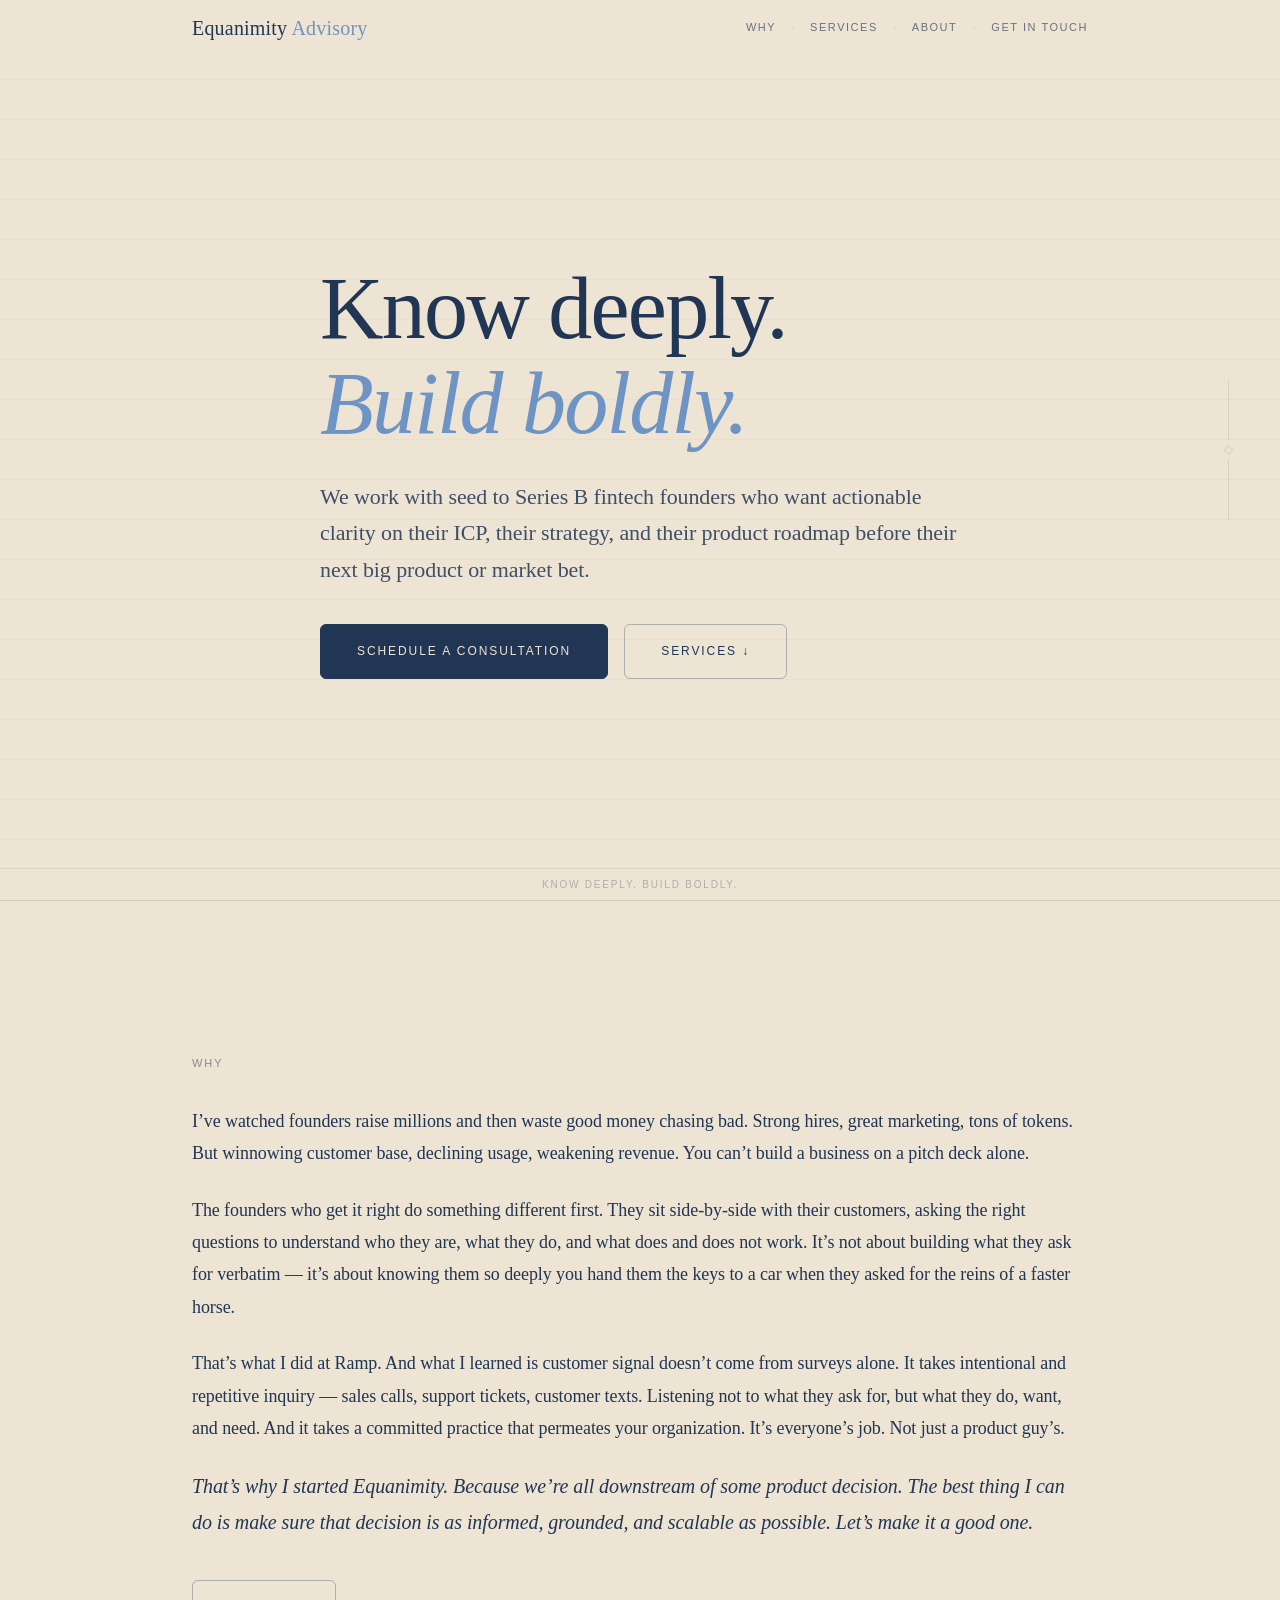
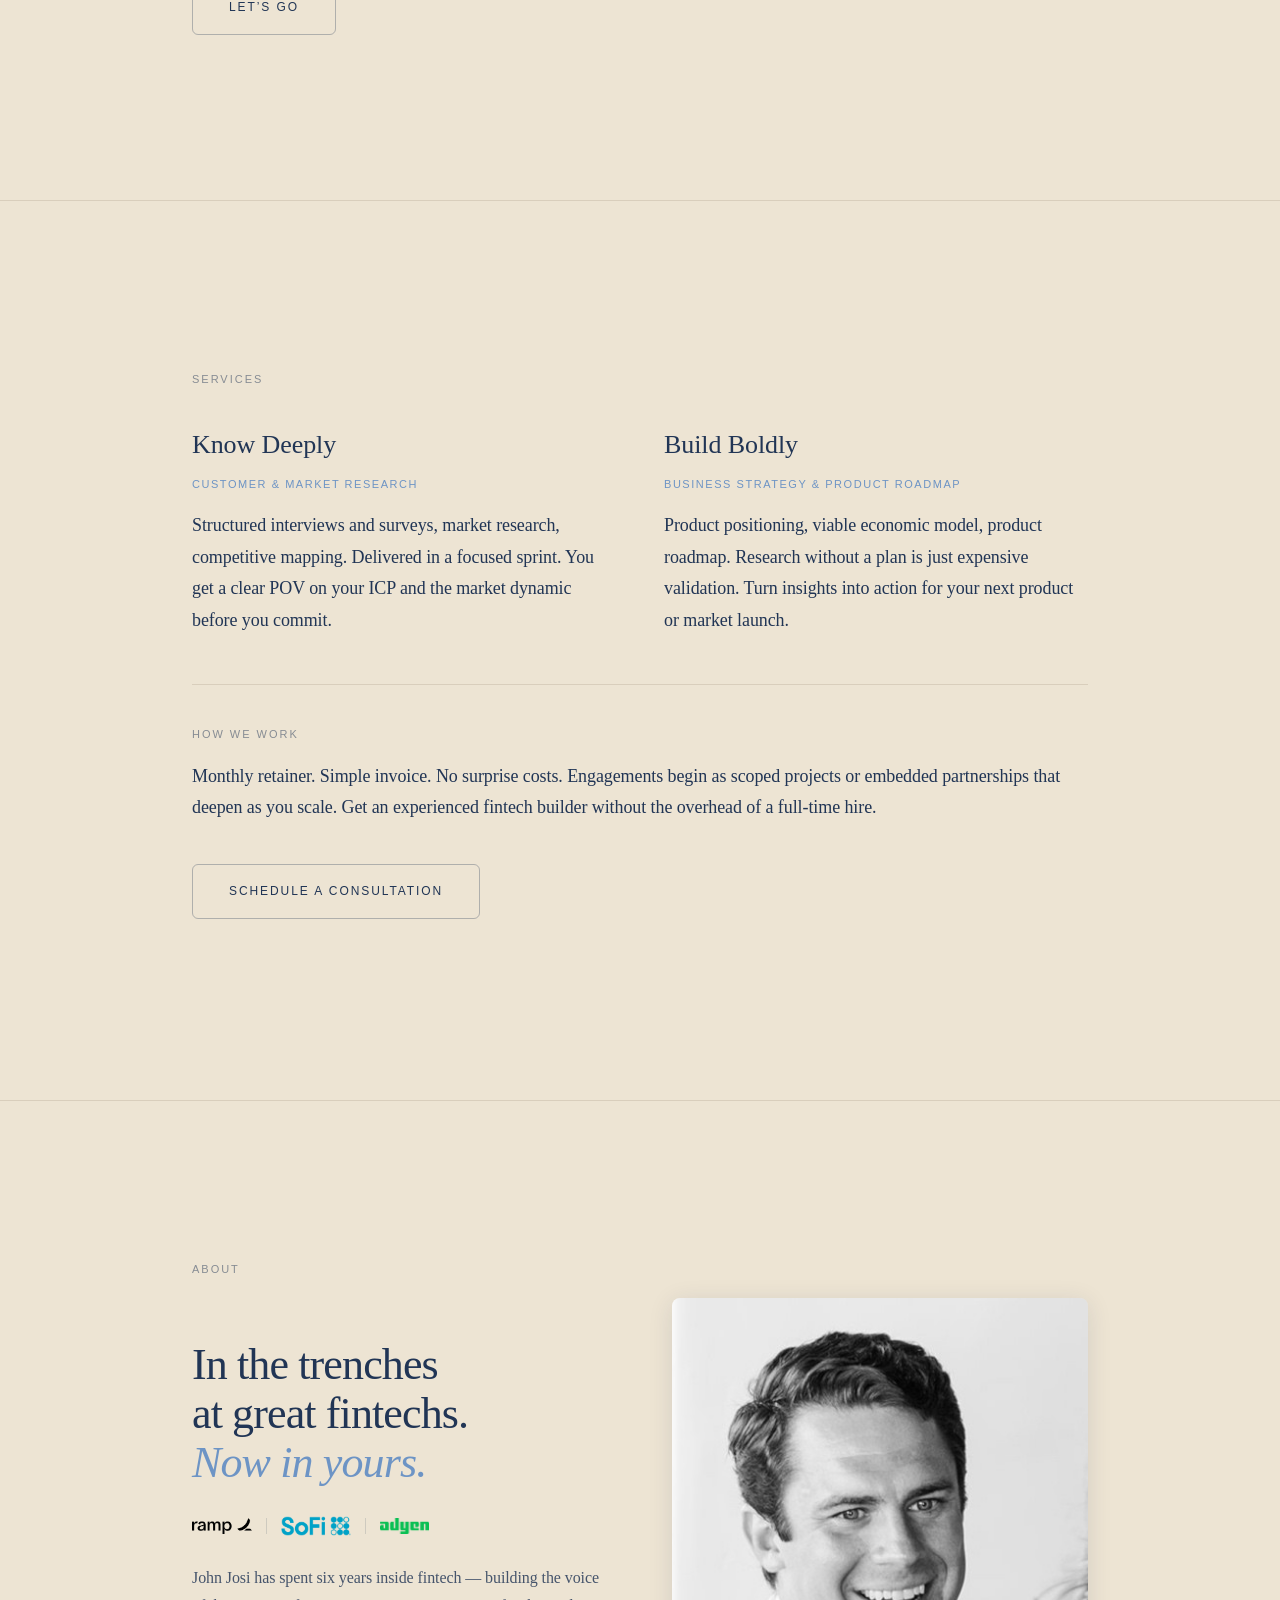
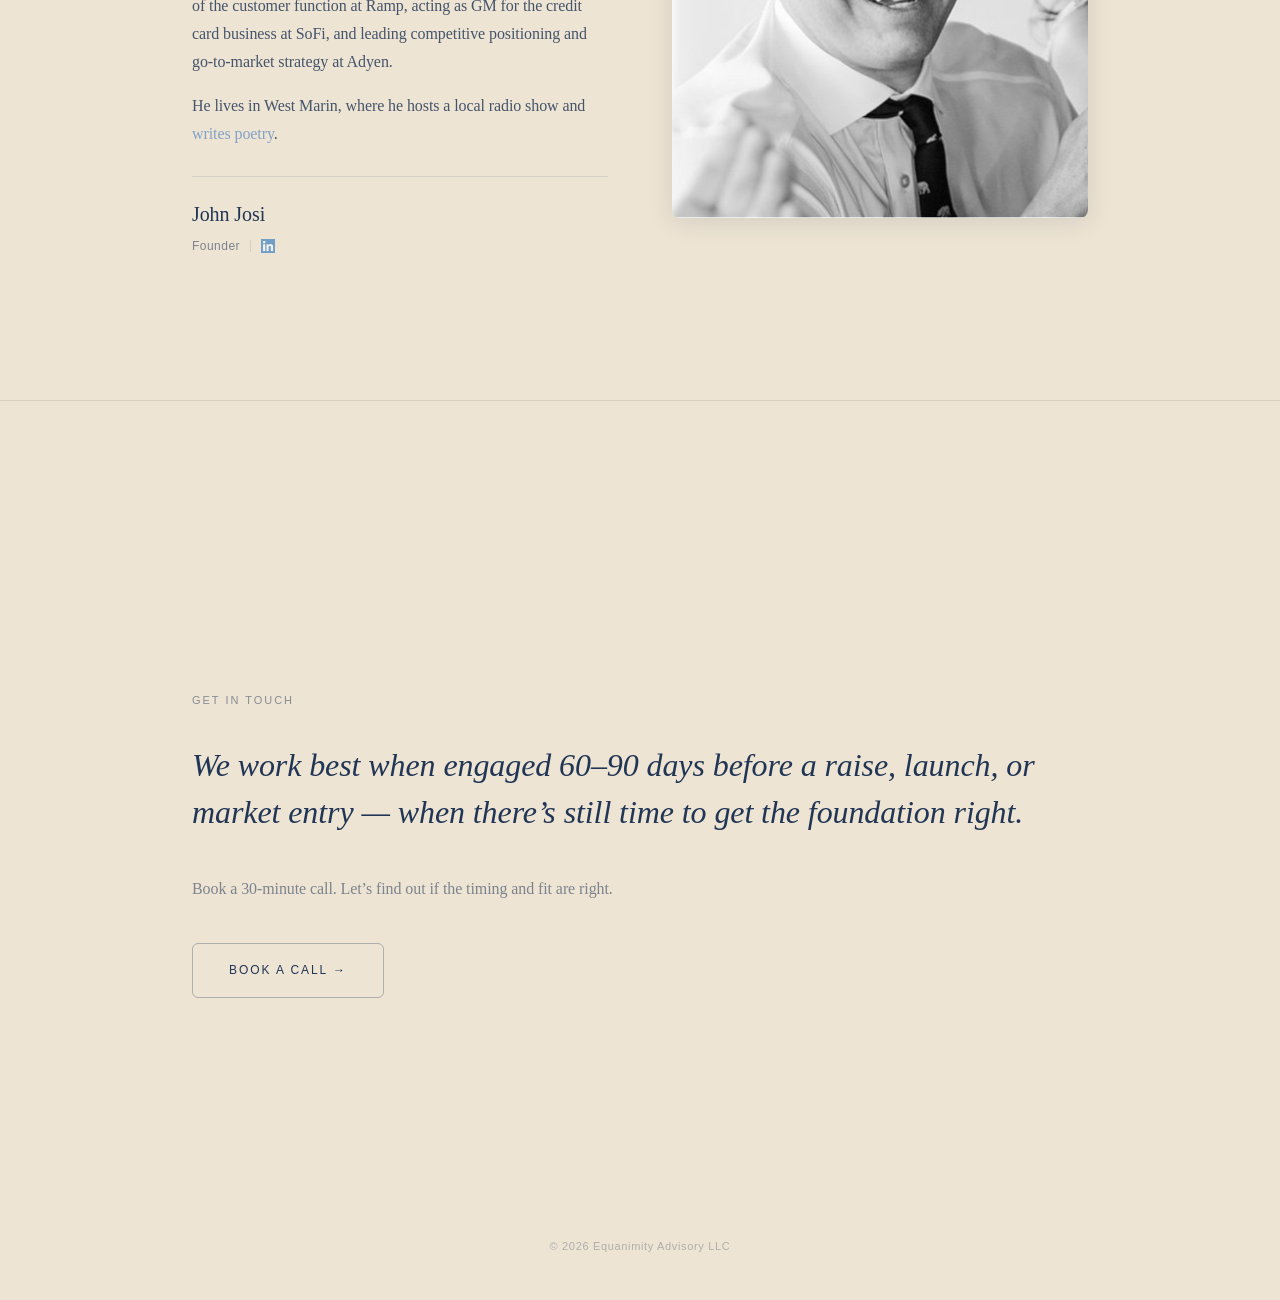
==== index.html @ c2c91790 "Rewrite Why section with John's voice Co-Authored-By: Claude Sonnet 4.6 <noreply@anthropic.com>" ====
<!DOCTYPE html>
<html lang="en">
<head>
  <script async src="https://www.googletagmanager.com/gtag/js?id=G-QNK7Q05TNY"></script>
  <script>
    window.dataLayer = window.dataLayer || [];
    function gtag(){dataLayer.push(arguments);}
    gtag('js', new Date());
    gtag('config', 'G-QNK7Q05TNY');
  </script>
  <meta charset="UTF-8">
  <meta name="viewport" content="width=device-width, initial-scale=1.0">
  <title>Equanimity Advisory &mdash; Strategy for Early-Stage Fintech Founders</title>
  <meta name="description" content="We help early-stage fintech founders get rigorous about their customers, their market, and their next big move. Strategy, research, and go-to-market — grounded in real data.">

  <meta name="referrer" content="strict-origin-when-cross-origin">
  <meta http-equiv="Content-Security-Policy" content="default-src 'self'; script-src 'self' https://www.googletagmanager.com; style-src 'self' https://fonts.googleapis.com 'unsafe-inline'; font-src https://fonts.gstatic.com; img-src 'self' https://www.googletagmanager.com; connect-src 'self' https://www.google-analytics.com https://*.google-analytics.com https://*.analytics.google.com https://*.googletagmanager.com; frame-ancestors 'none'; base-uri 'self'; form-action 'self';">

  <meta property="og:title" content="Equanimity Advisory">
  <meta property="og:description" content="We help early-stage fintech founders get rigorous about their customers, their market, and their next big move. Strategy, research, and go-to-market — grounded in real data.">
  <meta property="og:type" content="website">
  <meta property="og:url" content="https://equanimity.is">
  <meta property="og:image" content="https://equanimity.is/og-image.png">
  <meta name="twitter:card" content="summary_large_image">
  <meta name="twitter:title" content="Equanimity Advisory">
  <meta name="twitter:description" content="We help early-stage fintech founders get rigorous about their customers, their market, and their next big move. Strategy, research, and go-to-market — grounded in real data.">
  <meta name="twitter:image" content="https://equanimity.is/og-image.png">

  <link rel="canonical" href="https://equanimity.is/">

  <link rel="icon" type="image/x-icon" href="favicon.ico">
  <link rel="icon" type="image/png" sizes="32x32" href="favicon.png">
  <link rel="apple-touch-icon" sizes="180x180" href="apple-touch-icon.png">

  <link rel="preconnect" href="https://fonts.googleapis.com">
  <link rel="preconnect" href="https://fonts.gstatic.com" crossorigin>
  <link href="https://fonts.googleapis.com/css2?family=Inter:wght@400;500&amp;family=Lora:ital,wght@0,400;0,500;0,600;1,400;1,500&amp;display=swap" rel="stylesheet">

  <link rel="stylesheet" href="style.css">
</head>
<body>

  <!-- =====================================================
       Navigation
       ===================================================== -->
  <nav id="nav" aria-label="Main navigation">
    <div class="nav-inner">
      <a href="#hero" class="wordmark" aria-label="Equanimity Advisory — return to top">
        <span class="wordmark-eq">Equanimity</span><span class="wordmark-adv">&nbsp;Advisory</span>
      </a>
      <div class="nav-links">
        <a href="#why">Why</a>
        <span class="nav-dot" aria-hidden="true">&middot;</span>
        <a href="#services">Services</a>
        <span class="nav-dot" aria-hidden="true">&middot;</span>
        <a href="#about">About</a>
        <span class="nav-dot" aria-hidden="true">&middot;</span>
        <a href="#contact">Get In Touch</a>
      </div>
      <button class="hamburger" aria-label="Open menu" aria-expanded="false" aria-controls="mobileOverlay">
        <span class="hamburger-bar"></span>
      </button>
    </div>
  </nav>

  <!-- Mobile full-screen overlay -->
  <div class="mobile-overlay" id="mobileOverlay" role="dialog" aria-modal="true" aria-label="Navigation menu" aria-hidden="true">
    <button class="overlay-close" aria-label="Close menu">&#x2715;</button>
    <nav aria-label="Mobile navigation">
      <a href="#why">Why</a>
      <a href="#services">Services</a>
      <a href="#about">About</a>
      <a href="#contact">Get In Touch</a>
    </nav>
  </div>

  <main>

    <!-- =====================================================
         Section 1 — Hero
         ===================================================== -->
    <section id="hero" aria-labelledby="hero-headline">

      <!-- Ledger texture: repeating horizontal rules at rgba(33,53,85,0.032) — CSS-generated -->
      <div class="hero-ledger" aria-hidden="true"></div>

      <div class="hero-content">
        <h1 id="hero-headline" class="hero-headline">
          <span class="hl-navy">Know deeply.</span><br>
          <span class="hl-steel"><em>Build boldly.</em></span>
        </h1>

        <p class="hero-sub">We work with seed to Series B fintech founders who want actionable clarity on their ICP, their strategy, and their product roadmap before their next big product or market bet.</p>
        <div class="hero-actions">
          <a href="https://calendar.app.google/Tfoe3GNgFmW8JgGG8" class="cta-button hero-cta-primary" target="_blank" rel="noopener noreferrer" onclick="gtag('event', 'book_call_click', {event_category: 'conversion', event_label: 'hero_button'});">Schedule a consultation</a>
          <a href="#services" class="cta-button hero-cta-secondary">Services &darr;</a>
        </div>
      </div>

      <!-- Ornament: vertical line · diamond · vertical line — structural, right-aligned, hidden mobile -->
      <div class="hero-ornament" aria-hidden="true">
        <div class="orn-line"></div>
        <div class="orn-diamond"></div>
        <div class="orn-line"></div>
      </div>

    </section>

    <!-- =====================================================
         Section 2 — Why
         ===================================================== -->
    <section id="why" aria-labelledby="why-heading">
      <div class="section-inner">
        <h2 class="section-label" id="why-heading">Why</h2>
        <div class="why-content">
          <p>I&#8217;ve watched founders raise millions and then waste good money chasing bad. Strong hires, great marketing, tons of tokens. But winnowing customer base, declining usage, weakening revenue. You can&#8217;t build a business on a pitch deck alone.</p>
          <p>The founders who get it right do something different first. They sit side-by-side with their customers, asking the right questions to understand who they are, what they do, and what does and does not work. It&#8217;s not about building what they ask for verbatim &mdash; it&#8217;s about knowing them so deeply you hand them the keys to a car when they asked for the reins of a faster horse.</p>
          <p>That&#8217;s what I did at Ramp. And what I learned is customer signal doesn&#8217;t come from surveys alone. It takes intentional and repetitive inquiry &mdash; sales calls, support tickets, customer texts. Listening not to what they ask for, but what they do, want, and need. And it takes a committed practice that permeates your organization. It&#8217;s everyone&#8217;s job. Not just a product guy&#8217;s.</p>
          <p class="why-callout">That&#8217;s why I started Equanimity. Because we&#8217;re all downstream of some product decision. The best thing I can do is make sure that decision is as informed, grounded, and scalable as possible. Let&#8217;s make it a good one.</p>
        </div>
        <a href="https://calendar.app.google/Tfoe3GNgFmW8JgGG8" class="cta-button section-cta" target="_blank" rel="noopener noreferrer" onclick="gtag('event', 'book_call_click', {event_category: 'conversion', event_label: 'why_section'});">Let&#8217;s Go</a>
      </div>
    </section>

    <!-- =====================================================
         Section 3 — Services
         ===================================================== -->
    <section id="services" aria-labelledby="services-heading">
      <div class="section-inner">
        <h2 class="section-label" id="services-heading">Services</h2>

        <div class="services-grid">
          <div class="service-phase">
            <h3 class="phase-title">Know Deeply</h3>
            <p class="phase-subtitle">Customer &amp; Market Research</p>
            <p>Structured interviews and surveys, market research, competitive mapping. Delivered in a focused sprint. You get a clear POV on your ICP and the market dynamic before you commit.</p>
          </div>

          <div class="service-phase">
            <h3 class="phase-title">Build Boldly</h3>
            <p class="phase-subtitle">Business Strategy &amp; Product Roadmap</p>
            <p>Product positioning, viable economic model, product roadmap. Research without a plan is just expensive validation. Turn insights into action for your next product or market launch.</p>
          </div>
        </div>

        <div class="how-we-work-inline">
          <h2 class="section-label">How We Work</h2>
          <p>Monthly retainer. Simple invoice. No surprise costs. Engagements begin as scoped projects or embedded partnerships that deepen as you scale. Get an experienced fintech builder without the overhead of a full-time hire.</p>
        </div>

        <a href="https://calendar.app.google/Tfoe3GNgFmW8JgGG8" class="cta-button section-cta" target="_blank" rel="noopener noreferrer" onclick="gtag('event', 'book_call_click', {event_category: 'conversion', event_label: 'services_section'});">Schedule a consultation</a>
      </div>
    </section>

    <!-- =====================================================
         Section 4 — Thinking (deactivated)
         ===================================================== -->
    <section id="thinking" aria-labelledby="thinking-heading" hidden>
      <div class="section-inner">
        <h2 class="section-label" id="thinking-heading">Thinking</h2>
        <div class="thinking-list">
          <a href="https://john-josi.medium.com/this-is-what-fintech-looks-like-ec6ba246a023" target="_blank" rel="noopener noreferrer" class="thinking-link">This Is What Fintech Looks Like</a>
          <a href="https://john-josi.medium.com/embrace-network-effects-to-win-in-fintech-d410e2fe3d37" target="_blank" rel="noopener noreferrer" class="thinking-link">Embrace Network Effects to Win in Fintech</a>
          <a href="https://fintechnerdcollective.com/how-can-fintechs-actually-uplift-low-income-americans-a6e2330c0659" target="_blank" rel="noopener noreferrer" class="thinking-link">How Can Fintechs Actually Uplift Low-Income Americans?</a>
          <a href="https://fintechnerdcollective.com/can-crypto-embrace-regulation-and-still-drive-innovation-7c5fdb5f261b" target="_blank" rel="noopener noreferrer" class="thinking-link">Can Crypto Embrace Regulation and Still Drive Innovation?</a>
        </div>
        <a href="https://substack.com/@johnjosi" target="_blank" rel="noopener noreferrer" class="thinking-substack">More on Substack &rarr;</a>
      </div>
    </section>

    <!-- =====================================================
         Section 5 — About
         ===================================================== -->
    <section id="about" aria-labelledby="about-heading">
      <div class="section-inner">
        <div class="about-grid">

          <div class="about-col-text">
            <h2 class="section-label" id="about-heading">About</h2>
            <p class="about-headline">In the trenches<br>at great fintechs.<br><em>Now in yours.</em></p>

            <div class="company-badges">
              <img src="ramp logo.png" alt="Ramp" class="company-logo" style="height:16px;">
              <div class="about-badge-divider"></div>
              <img src="Sofi logo.png" alt="SoFi" class="company-logo" style="height:20px;">
              <div class="about-badge-divider"></div>
              <img src="adyen logo.png" alt="Adyen" class="company-logo" style="height:16px;">
            </div>

            <div class="about-bio">
              <p>John Josi has spent six years inside fintech &mdash; building the voice of the customer function at Ramp, acting as GM for the credit card business at SoFi, and leading competitive positioning and go-to-market strategy at Adyen.</p>
              <p>He lives in West Marin, where he hosts a local radio show and <a href="https://www.musingsinthemargins.com/" target="_blank" rel="noopener noreferrer" class="accent-link">writes poetry</a>.</p>
            </div>

            <div class="founder-block">
              <span class="founder-name">John Josi</span>
              <div class="founder-title">
                Founder
                <span class="founder-title-divider"></span>
                <a href="https://www.linkedin.com/in/johnjosi/" target="_blank" rel="noopener noreferrer" aria-label="LinkedIn profile">
                  <img src="linkedin logo.png" alt="LinkedIn" style="height:14px; display:block;">
                </a>
              </div>
            </div>
          </div>

          <div class="about-photo">
            <img src="b&amp;w headshot.jpeg" alt="John Josi">
          </div>

        </div>
      </div>
    </section>

    <!-- =====================================================
         Section 6 — Contact
         ===================================================== -->
    <section id="contact" aria-labelledby="contact-heading">
      <div class="section-inner">
        <h2 class="section-label" id="contact-heading">Get In Touch</h2>
        <p class="contact-framing"><em>We work best when engaged 60&#8211;90 days before a raise, launch, or market entry &mdash; when there&#8217;s still time to get the foundation right.</em></p>
        <p class="contact-qualifier">Book a 30-minute call. Let&#8217;s find out if the timing and fit are right.</p>

        <a href="https://calendar.app.google/Tfoe3GNgFmW8JgGG8" class="cta-button" target="_blank" rel="noopener noreferrer" onclick="gtag('event', 'book_call_click', {event_category: 'conversion', event_label: 'cta_button'});">Book a call &rarr;</a>
      </div>
      <div class="section-footer">
        <span class="footer-copy">&copy; 2026 Equanimity Advisory LLC</span>
      </div>
    </section>

  </main>

  <!-- Floating bottom bar — anchors the page visually -->
  <div class="bottom-bar" aria-hidden="true">
    <span class="bottom-bar-text">Know deeply. Build boldly.</span>
  </div>

  <script src="script.js"></script>
</body>
</html>
---- style.css ----
/* ============================================================
   Equanimity Advisory — style.css
   Palette:
     Parchment  #EDE4D3  primary background (warm, aged paper)
     Wheat      #D9CEBC  dividers, texture
     Steel      #6D94C5  sole accent — links, italic labels
     Navy       #213555  primary type, headings, dark surfaces
   Fonts:
     Lora       headlines + body (editorial serif, wt 400–600)
     Inter      nav links, labels, UI elements (wt 400–500)
   ============================================================ */

/* ------------------------------------------------------------
   Reset & Base
   ------------------------------------------------------------ */
*, *::before, *::after {
  box-sizing: border-box;
  margin: 0;
  padding: 0;
}

html {
  scroll-behavior: smooth;
  scroll-snap-type: y proximity;
  scroll-padding-top: 56px;
}

body {
  background-color: #EDE4D3;
  color: #213555;
  font-family: 'Lora', Georgia, serif;
  font-size: 18px;
  font-weight: 400;
  line-height: 1.75;
  letter-spacing: -0.005em;
  -webkit-font-smoothing: antialiased;
  -moz-osx-font-smoothing: grayscale;
  animation: pageFadeIn 400ms ease-out both;
}

@keyframes pageFadeIn {
  from { opacity: 0; }
  to   { opacity: 1; }
}

a {
  color: #213555;
  text-decoration: none;
  transition: color 280ms ease-out;
}

a:hover {
  color: #6D94C5;
}

.accent-link {
  color: #6D94C5;
}

/* ------------------------------------------------------------
   Typography
   ------------------------------------------------------------ */
h1, h2, h3,
.wordmark,
.hero-headline,
.hero-sub,
.contact-framing {
  font-family: 'Lora', Georgia, serif;
}

h2.section-label {
  font-family: 'Inter', -apple-system, sans-serif;
  font-size: 11px;
  font-weight: 500;
  letter-spacing: 0.18em;
  text-transform: uppercase;
  color: #213555;
  opacity: 0.5;
  margin-bottom: 32px;
}

/* ------------------------------------------------------------
   Navigation
   ------------------------------------------------------------ */
#nav {
  position: fixed;
  top: 0;
  left: 0;
  right: 0;
  z-index: 100;
  height: 56px;
  background-color: #EDE4D3;
  border-bottom: 1px solid transparent;
  transition: border-color 280ms ease-out;
}

.nav-inner {
  max-width: 960px;
  margin: 0 auto;
  padding: 0 32px;
  height: 100%;
  display: flex;
  align-items: center;
  justify-content: space-between;
}

#nav.scrolled {
  border-bottom-color: rgba(33, 53, 85, 0.10);
}

.wordmark {
  font-family: 'Lora', Georgia, serif;
  font-weight: 500;
  font-size: 20px;
  letter-spacing: 0.01em;
  line-height: 1;
  color: inherit;
  text-decoration: none;
}

.wordmark:hover {
  color: inherit;
}

.wordmark-eq {
  color: #213555;
}

.wordmark-adv {
  color: #6D94C5;
}

.nav-links {
  display: flex;
  gap: 16px;
  align-items: center;
}

.nav-links a {
  font-family: 'Inter', -apple-system, sans-serif;
  font-size: 11px;
  font-weight: 500;
  letter-spacing: 0.14em;
  text-transform: uppercase;
  color: #213555;
  opacity: 0.65;
  transition: opacity 280ms ease-out, color 280ms ease-out;
}

.nav-links a:hover {
  opacity: 1;
  color: #6D94C5;
}

.nav-dot {
  font-size: 8px;
  color: #213555;
  opacity: 0.3;
  line-height: 1;
  user-select: none;
}

/* Hamburger — hidden on desktop */
.hamburger {
  display: none;
  background: none;
  border: none;
  cursor: pointer;
  padding: 8px;
  flex-direction: column;
  justify-content: center;
  align-items: center;
  width: 32px;
  height: 32px;
}

.hamburger-bar {
  display: block;
  width: 20px;
  height: 1px;
  background-color: #213555;
  position: relative;
  transition: background-color 280ms ease-out;
}

.hamburger-bar::before,
.hamburger-bar::after {
  content: '';
  display: block;
  width: 20px;
  height: 1px;
  background-color: #213555;
  position: absolute;
  left: 0;
  transition: transform 280ms ease-out, top 280ms ease-out;
}

.hamburger-bar::before { top: -6px; }
.hamburger-bar::after  { top:  6px; }

.hamburger[aria-expanded="true"] .hamburger-bar {
  background-color: transparent;
}

.hamburger[aria-expanded="true"] .hamburger-bar::before {
  top: 0;
  transform: rotate(45deg);
}

.hamburger[aria-expanded="true"] .hamburger-bar::after {
  top: 0;
  transform: rotate(-45deg);
}

/* ------------------------------------------------------------
   Mobile overlay
   ------------------------------------------------------------ */
.mobile-overlay {
  position: fixed;
  inset: 0;
  z-index: 200;
  background-color: #213555;
  display: flex;
  flex-direction: column;
  justify-content: center;
  align-items: center;
  opacity: 0;
  pointer-events: none;
  transition: opacity 280ms ease-out;
}

.mobile-overlay:not([aria-hidden="true"]) {
  opacity: 1;
  pointer-events: all;
}

.overlay-close {
  position: absolute;
  top: 20px;
  right: 24px;
  background: none;
  border: none;
  color: #EDE4D3;
  font-size: 20px;
  cursor: pointer;
  opacity: 0.6;
  transition: opacity 280ms ease-out;
  padding: 8px;
}

.overlay-close:hover {
  opacity: 1;
}

.mobile-overlay nav {
  display: flex;
  flex-direction: column;
  gap: 40px;
  text-align: center;
}

.mobile-overlay nav a {
  font-family: 'Inter', -apple-system, sans-serif;
  font-weight: 400;
  font-size: 13px;
  letter-spacing: 0.22em;
  text-transform: uppercase;
  color: #EDE4D3;
  opacity: 0.7;
  transition: opacity 280ms ease-out;
}

.mobile-overlay nav a:hover {
  opacity: 1;
  color: #EDE4D3;
}

/* ------------------------------------------------------------
   Sections — shared layout (snap + full viewport)
   ------------------------------------------------------------ */
section {
  min-height: 100vh;
  padding: 56px 0 40px; /* top accounts for fixed nav, bottom for bottom bar */
  scroll-snap-align: start;
  display: flex;
  flex-direction: column;
  justify-content: center;
}

section[hidden] {
  display: none;
}

.section-inner {
  max-width: 960px;
  margin: 0 auto;
  padding: 0 32px;
  width: 100%;
}

section + section {
  border-top: 1px solid #D9CEBC;
}

/* ------------------------------------------------------------
   Section 1 — Hero
   ------------------------------------------------------------ */
#hero {
  position: relative;
  overflow: hidden;
  padding-top: 80px;
}

.hero-ledger {
  position: absolute;
  inset: 0;
  pointer-events: none;
  background-image: repeating-linear-gradient(
    to bottom,
    transparent,
    transparent 39px,
    rgba(33, 53, 85, 0.028) 39px,
    rgba(33, 53, 85, 0.028) 40px
  );
}

.hero-content {
  position: relative;
  max-width: 960px;
  margin: 0 auto;
  padding: 0 32px;
}


.hero-headline {
  font-family: 'Lora', Georgia, serif;
  font-weight: 500;
  font-size: clamp(52px, 8vw, 88px);
  line-height: 1.08;
  letter-spacing: -0.02em;
  margin-bottom: 28px;
}

.hl-navy {
  color: #213555;
  font-style: normal;
}

.hl-steel {
  color: #6D94C5;
}

.hl-steel em {
  font-style: italic;
}

.hero-sub {
  font-family: 'Lora', Georgia, serif;
  font-weight: 400;
  font-size: clamp(18px, 2vw, 22px);
  line-height: 1.65;
  color: #213555;
  margin-bottom: 36px;
  font-style: normal;
  opacity: 0.85;
  max-width: 640px;
}

.hero-actions {
  display: flex;
  gap: 16px;
  flex-wrap: wrap;
  align-items: flex-start;
}

.hero-actions .cta-button {
  margin-bottom: 0;
}

.cta-button.hero-cta-primary {
  background-color: #213555;
  color: #EDE4D3;
  border-color: #213555;
}

.cta-button.hero-cta-primary:hover {
  background-color: #1a2a44;
  border-color: #1a2a44;
  color: #EDE4D3;
}

.section-cta {
  margin-top: 40px;
  margin-bottom: 0;
}


/* Ornament */
.hero-ornament {
  position: absolute;
  right: 48px;
  top: 50%;
  transform: translateY(-50%);
  display: flex;
  flex-direction: column;
  align-items: center;
}

.orn-line {
  width: 1px;
  height: 60px;
  background-color: rgba(33, 53, 85, 0.10);
}

.orn-diamond {
  width: 7px;
  height: 7px;
  border: 1px solid rgba(33, 53, 85, 0.10);
  transform: rotate(45deg);
  margin: 6px 0;
}

/* ------------------------------------------------------------
   Section 2 — Why
   ------------------------------------------------------------ */
.why-content p {
  margin-bottom: 24px;
  line-height: 1.8;
}

.why-content p:last-child {
  margin-bottom: 0;
}

.why-callout {
  font-family: 'Lora', Georgia, serif;
  font-size: 20px;
  font-weight: 400;
  font-style: italic;
  line-height: 1.7;
  color: #213555;
  margin-top: 24px;
  margin-bottom: 0 !important;
}

/* ------------------------------------------------------------
   Section 3 — Services
   ------------------------------------------------------------ */

.services-grid {
  display: grid;
  grid-template-columns: 1fr 1fr;
  gap: 48px;
  margin-bottom: 0;
}

.service-phase {
  margin-bottom: 0;
  padding-bottom: 0;
  border-bottom: none;
}

.phase-title {
  font-family: 'Lora', Georgia, serif;
  font-weight: 500;
  font-size: 26px;
  color: #213555;
  margin-bottom: 8px;
}

.phase-subtitle {
  font-family: 'Inter', -apple-system, sans-serif;
  font-size: 11px;
  font-weight: 500;
  letter-spacing: 0.14em;
  text-transform: uppercase;
  color: #6D94C5;
  margin-bottom: 16px;
}



.how-we-work-inline {
  margin-top: 48px;
  padding-top: 40px;
  border-top: 1px solid #D9CEBC;
}

.how-we-work-inline .section-label {
  margin-bottom: 16px;
}

/* ------------------------------------------------------------
   Section 4 — Thinking
   ------------------------------------------------------------ */
.thinking-list {
  display: flex;
  flex-direction: column;
}

.thinking-link {
  font-family: 'Lora', Georgia, serif;
  font-size: 20px;
  font-weight: 400;
  color: #6D94C5;
  line-height: 1.4;
  padding: 20px 0;
  border-bottom: 1px solid #D9CEBC;
  transition: color 280ms ease-out;
}

.thinking-link:first-child {
  padding-top: 0;
}

.thinking-link:last-child {
  border-bottom: none;
}

.thinking-link:hover {
  color: #213555;
}

.thinking-substack {
  display: inline-block;
  font-family: 'Inter', -apple-system, sans-serif;
  font-size: 11px;
  font-weight: 500;
  letter-spacing: 0.14em;
  text-transform: uppercase;
  color: #213555;
  opacity: 0.45;
  margin-top: 28px;
  transition: opacity 280ms ease-out, color 280ms ease-out;
}

.thinking-substack:hover {
  opacity: 1;
  color: #6D94C5;
}

/* ------------------------------------------------------------
   Section 5 — About
   ------------------------------------------------------------ */
.about-grid {
  display: grid;
  grid-template-columns: 1fr 1fr;
  gap: 64px;
  align-items: center;
  width: 100%;
}

.about-col-text {
  display: flex;
  flex-direction: column;
  gap: 28px;
}

.about-headline {
  font-family: 'Lora', Georgia, serif;
  font-size: clamp(28px, 3.5vw, 44px);
  font-weight: 500;
  line-height: 1.12;
  letter-spacing: -0.02em;
  color: #213555;
}

.about-headline em {
  font-style: italic;
  color: #6D94C5;
}

.company-badges {
  display: flex;
  align-items: center;
  gap: 14px;
  flex-wrap: wrap;
}

.company-logo {
  mix-blend-mode: multiply;
}

.about-badge-divider {
  width: 1px;
  height: 16px;
  background: rgba(33, 53, 85, 0.15);
}

.about-bio {
  display: flex;
  flex-direction: column;
  gap: 16px;
}

.about-bio p {
  font-size: 16px;
  line-height: 1.75;
  opacity: 0.82;
}

.founder-block {
  display: flex;
  flex-direction: column;
  gap: 4px;
  padding-top: 20px;
  border-top: 1px solid rgba(33, 53, 85, 0.12);
}

.founder-name {
  font-size: 20px;
  font-weight: 500;
}

.founder-title {
  display: flex;
  align-items: center;
  gap: 10px;
  font-family: 'Inter', -apple-system, sans-serif;
  font-size: 12px;
  font-weight: 400;
  letter-spacing: 0.04em;
  color: #213555;
  opacity: 0.55;
}

.founder-title a {
  opacity: 1;
  display: flex;
  align-items: center;
}

.founder-title-divider {
  width: 1px;
  height: 12px;
  background: rgba(33, 53, 85, 0.2);
}

.about-photo {
  aspect-ratio: 4 / 5;
  border-radius: 8px;
  overflow: hidden;
  box-shadow: 0 4px 24px rgba(33, 53, 85, 0.12);
}

.about-photo img {
  width: 100%;
  height: 100%;
  object-fit: cover;
  object-position: center top;
  display: block;
}

/* ------------------------------------------------------------
   Section 5 — Contact
   ------------------------------------------------------------ */
#contact {
  position: relative;
}

.contact-qualifier {
  font-family: 'Lora', Georgia, serif;
  font-size: 16px;
  font-weight: 400;
  color: #213555;
  opacity: 0.55;
  line-height: 1.75;
  margin-bottom: 40px;
}

.contact-framing {
  font-family: 'Lora', Georgia, serif;
  font-size: clamp(22px, 2.8vw, 32px);
  font-weight: 400;
  font-style: italic;
  color: #213555;
  line-height: 1.45;
  margin-bottom: 40px;
}

.cta-button {
  display: inline-block;
  font-family: 'Inter', -apple-system, sans-serif;
  font-size: 12px;
  font-weight: 500;
  letter-spacing: 0.16em;
  text-transform: uppercase;
  color: #213555;
  border: 1px solid rgba(33, 53, 85, 0.30);
  border-radius: 6px;
  padding: 16px 36px;
  margin-bottom: 28px;
  transition: color 280ms ease-out, border-color 280ms ease-out, background-color 280ms ease-out;
}

.cta-button:hover {
  color: #6D94C5;
  border-color: #6D94C5;
}


/* Footer line inside contact section */
.section-footer {
  position: absolute;
  bottom: 40px;
  left: 0;
  right: 0;
  text-align: center;
}

.footer-copy {
  font-family: 'Inter', -apple-system, sans-serif;
  font-size: 11px;
  color: #213555;
  opacity: 0.3;
  letter-spacing: 0.06em;
}

/* ------------------------------------------------------------
   Responsive — Mobile
   ------------------------------------------------------------ */
/* ------------------------------------------------------------
   Floating bottom bar
   ------------------------------------------------------------ */
.bottom-bar {
  position: fixed;
  bottom: 0;
  left: 0;
  right: 0;
  z-index: 100;
  height: 32px;
  background-color: #EDE4D3;
  border-top: 1px solid rgba(33, 53, 85, 0.10);
  display: flex;
  align-items: center;
  justify-content: center;
}

.bottom-bar-text {
  font-family: 'Inter', -apple-system, sans-serif;
  font-size: 10px;
  font-weight: 500;
  letter-spacing: 0.18em;
  text-transform: uppercase;
  color: #213555;
  opacity: 0.3;
}

@media (max-width: 768px) {

  html {
    scroll-snap-type: none;
  }

  .nav-inner {
    padding: 0 20px;
  }

  .nav-links {
    display: none;
  }

  .hamburger {
    display: flex;
  }

  .hero-content {
    padding: 0 20px;
  }

  .hero-ornament {
    display: none;
  }

  .hero-ledger {
    display: none;
  }

  .section-inner {
    padding: 0 20px;
  }

  section {
    min-height: auto;
    padding: 88px 0 64px;
  }

  #hero {
    padding-top: 120px;
    padding-bottom: 80px;
  }

  .hero-headline {
    font-size: clamp(36px, 10vw, 52px);
    margin-bottom: 28px;
  }

  .hero-sub {
    font-size: 18px;
  }

  .phase-title {
    font-size: 22px;
  }

  .services-grid {
    grid-template-columns: 1fr;
    gap: 40px;
  }

  .about-grid {
    grid-template-columns: 1fr;
    gap: 40px;
  }

  .about-photo {
    aspect-ratio: 4 / 3;
    order: -1;
  }

  .bottom-bar {
    display: none;
  }

  #contact {
    position: relative;
    padding-bottom: 80px;
  }

  .section-footer {
    bottom: 20px;
  }

  .contact-framing {
    font-size: 20px;
  }
}

@media (prefers-reduced-motion: reduce) {
  html {
    scroll-behavior: auto;
    scroll-snap-type: none;
  }

  body {
    animation: none;
  }

  *, *::before, *::after {
    transition-duration: 0.01ms !important;
    animation-duration: 0.01ms !important;
  }
}

@media (max-width: 480px) {
  body {
    font-size: 17px;
  }

  .hero-headline {
    font-size: 36px;
  }
}
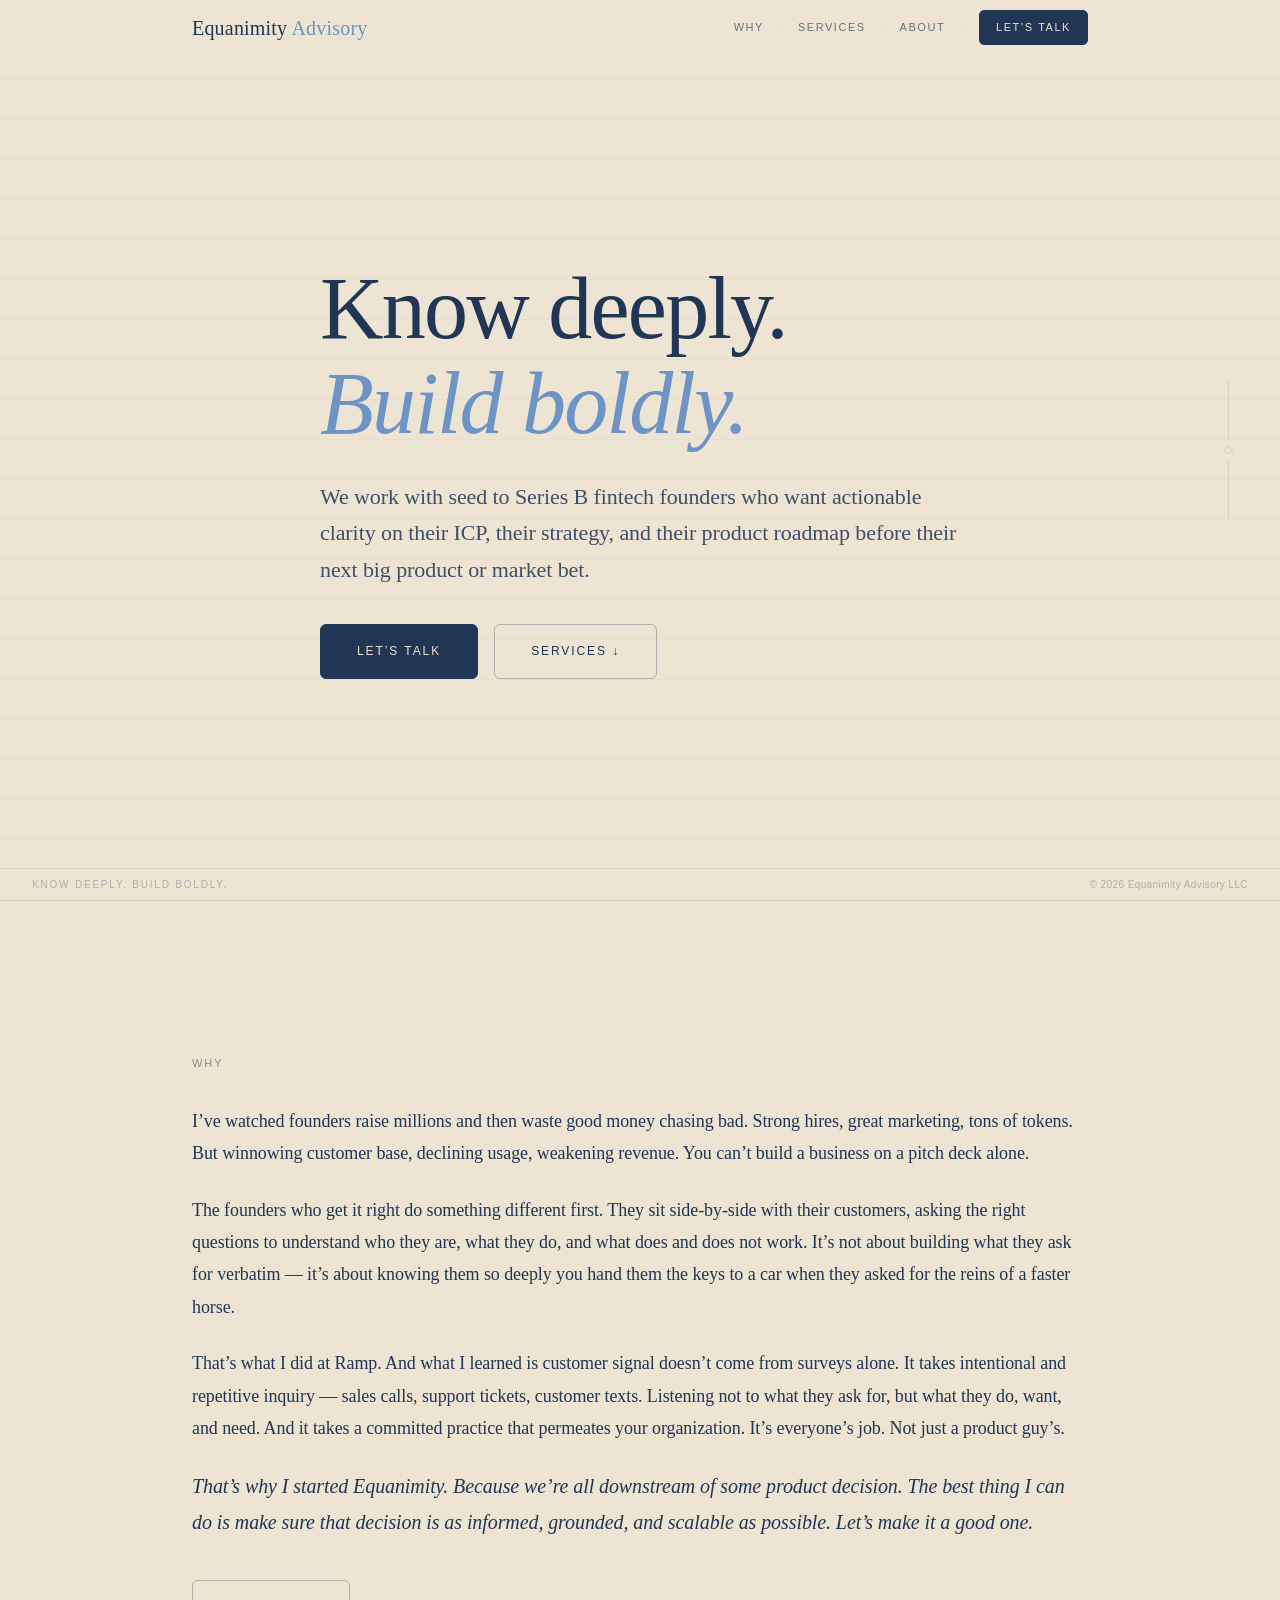
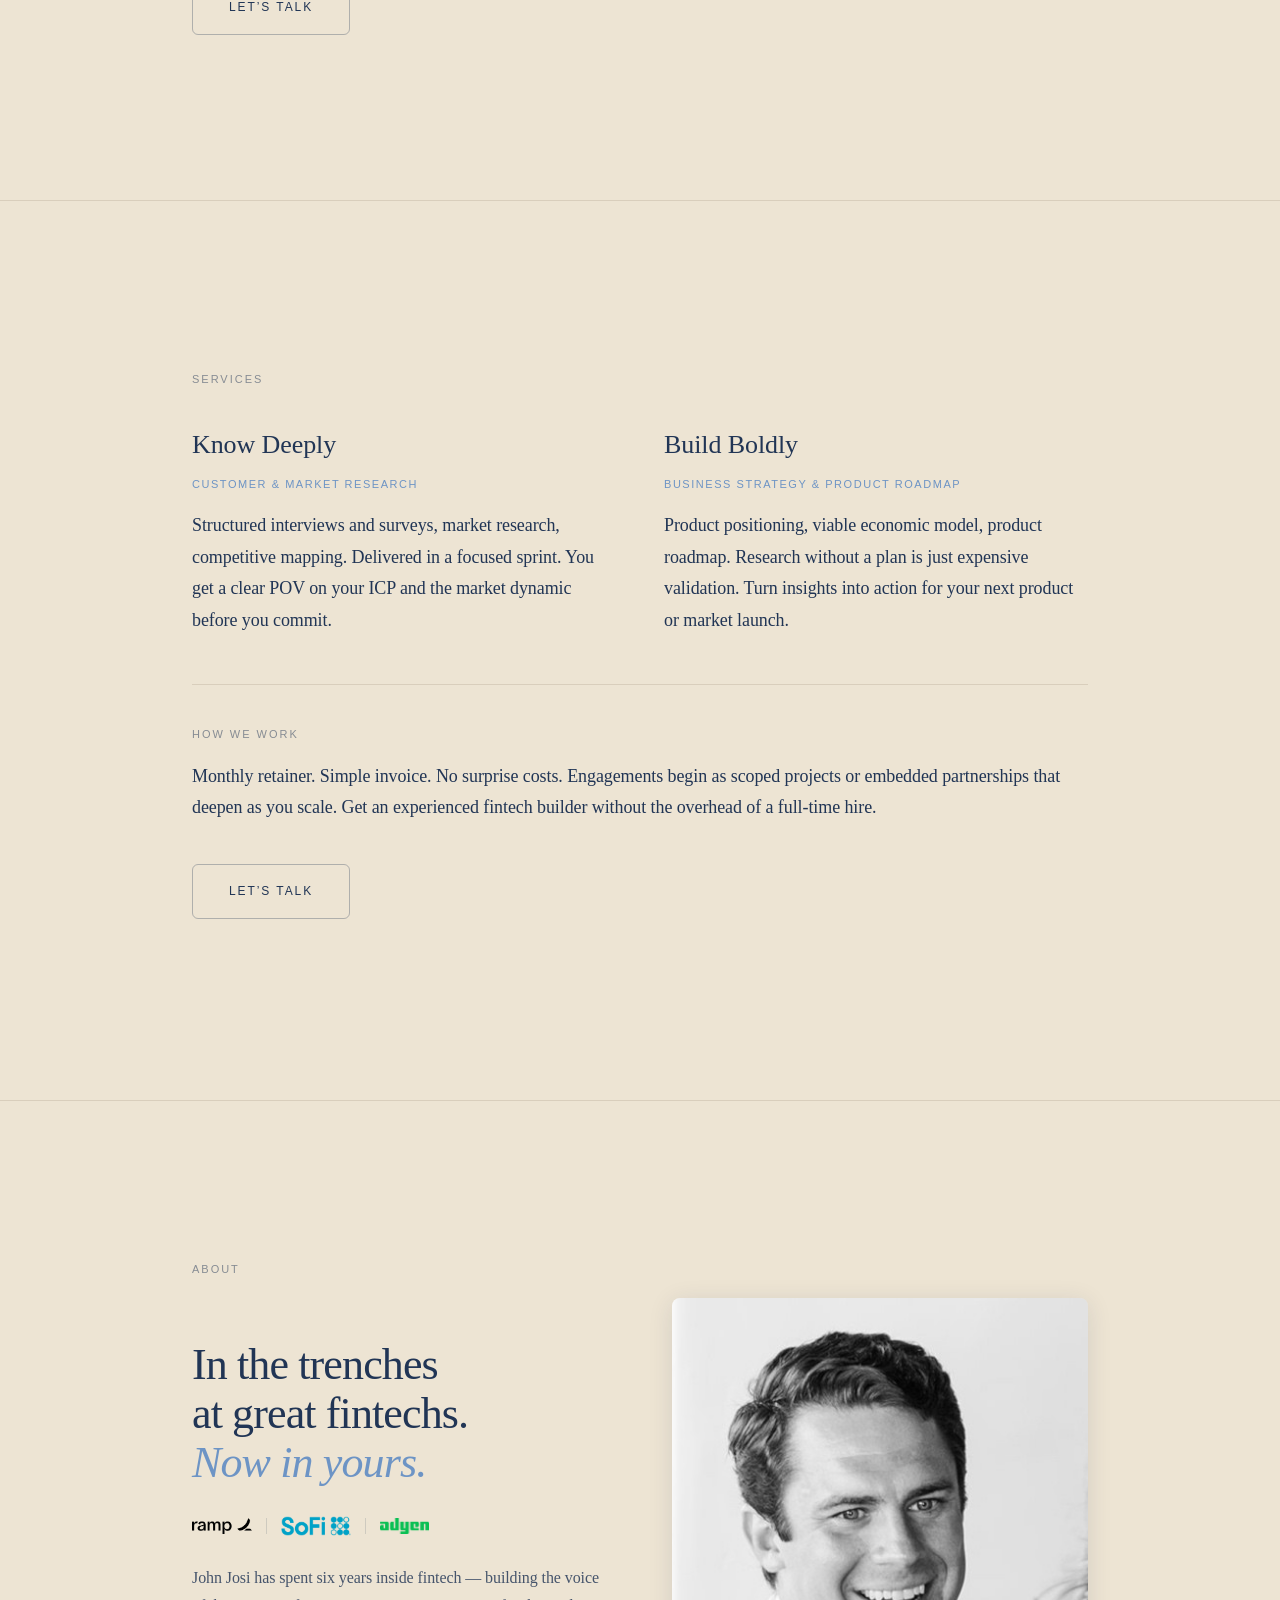
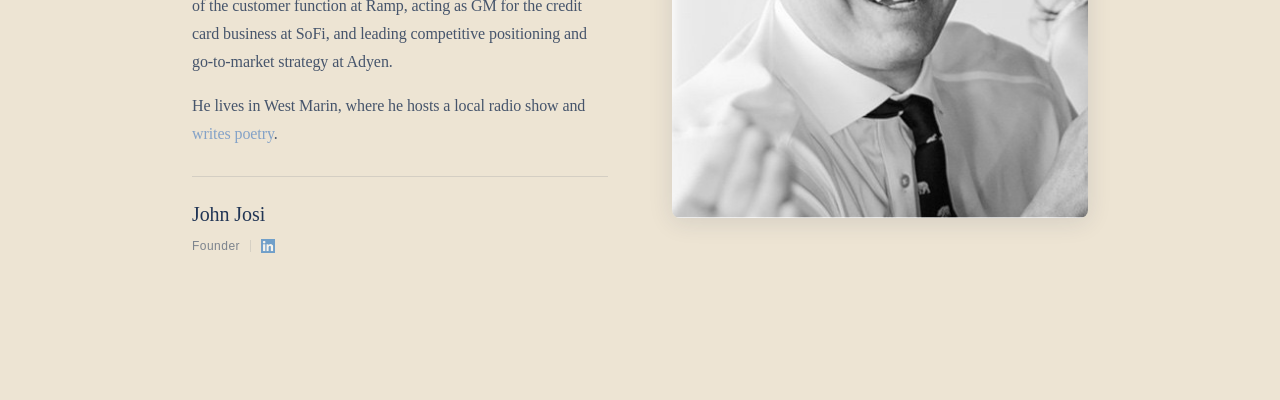
==== commit 7eb36c05: "Replace all CTAs with Let's Talk, remove Contact section, nav CTA - All section CTAs → Let's Talk - " ====
--- a/index.html
+++ b/index.html
@@ -55,7 +55,7 @@
         <span class="nav-dot" aria-hidden="true">&middot;</span>
         <a href="#about">About</a>
         <span class="nav-dot" aria-hidden="true">&middot;</span>
-        <a href="#contact">Get In Touch</a>
+        <a href="https://calendar.app.google/Tfoe3GNgFmW8JgGG8" class="nav-cta" target="_blank" rel="noopener noreferrer" onclick="gtag('event', 'book_call_click', {event_category: 'conversion', event_label: 'nav_cta'});">Let&#8217;s Talk</a>
       </div>
       <button class="hamburger" aria-label="Open menu" aria-expanded="false" aria-controls="mobileOverlay">
         <span class="hamburger-bar"></span>
@@ -70,7 +70,7 @@
       <a href="#why">Why</a>
       <a href="#services">Services</a>
       <a href="#about">About</a>
-      <a href="#contact">Get In Touch</a>
+      <a href="https://calendar.app.google/Tfoe3GNgFmW8JgGG8" target="_blank" rel="noopener noreferrer" onclick="gtag('event', 'book_call_click', {event_category: 'conversion', event_label: 'nav_cta'});">Let&#8217;s Talk</a>
     </nav>
   </div>
 
@@ -92,7 +92,7 @@
 
         <p class="hero-sub">We work with seed to Series B fintech founders who want actionable clarity on their ICP, their strategy, and their product roadmap before their next big product or market bet.</p>
         <div class="hero-actions">
-          <a href="https://calendar.app.google/Tfoe3GNgFmW8JgGG8" class="cta-button hero-cta-primary" target="_blank" rel="noopener noreferrer" onclick="gtag('event', 'book_call_click', {event_category: 'conversion', event_label: 'hero_button'});">Schedule a consultation</a>
+          <a href="https://calendar.app.google/Tfoe3GNgFmW8JgGG8" class="cta-button hero-cta-primary" target="_blank" rel="noopener noreferrer" onclick="gtag('event', 'book_call_click', {event_category: 'conversion', event_label: 'hero_button'});">Let&#8217;s Talk</a>
           <a href="#services" class="cta-button hero-cta-secondary">Services &darr;</a>
         </div>
       </div>
@@ -118,7 +118,7 @@
           <p>That&#8217;s what I did at Ramp. And what I learned is customer signal doesn&#8217;t come from surveys alone. It takes intentional and repetitive inquiry &mdash; sales calls, support tickets, customer texts. Listening not to what they ask for, but what they do, want, and need. And it takes a committed practice that permeates your organization. It&#8217;s everyone&#8217;s job. Not just a product guy&#8217;s.</p>
           <p class="why-callout">That&#8217;s why I started Equanimity. Because we&#8217;re all downstream of some product decision. The best thing I can do is make sure that decision is as informed, grounded, and scalable as possible. Let&#8217;s make it a good one.</p>
         </div>
-        <a href="https://calendar.app.google/Tfoe3GNgFmW8JgGG8" class="cta-button section-cta" target="_blank" rel="noopener noreferrer" onclick="gtag('event', 'book_call_click', {event_category: 'conversion', event_label: 'why_section'});">Let&#8217;s Go</a>
+        <a href="https://calendar.app.google/Tfoe3GNgFmW8JgGG8" class="cta-button section-cta" target="_blank" rel="noopener noreferrer" onclick="gtag('event', 'book_call_click', {event_category: 'conversion', event_label: 'why_section'});">Let&#8217;s Talk</a>
       </div>
     </section>
 
@@ -148,7 +148,7 @@
           <p>Monthly retainer. Simple invoice. No surprise costs. Engagements begin as scoped projects or embedded partnerships that deepen as you scale. Get an experienced fintech builder without the overhead of a full-time hire.</p>
         </div>
 
-        <a href="https://calendar.app.google/Tfoe3GNgFmW8JgGG8" class="cta-button section-cta" target="_blank" rel="noopener noreferrer" onclick="gtag('event', 'book_call_click', {event_category: 'conversion', event_label: 'services_section'});">Schedule a consultation</a>
+        <a href="https://calendar.app.google/Tfoe3GNgFmW8JgGG8" class="cta-button section-cta" target="_blank" rel="noopener noreferrer" onclick="gtag('event', 'book_call_click', {event_category: 'conversion', event_label: 'services_section'});">Let&#8217;s Talk</a>
       </div>
     </section>
 
@@ -212,27 +212,13 @@
       </div>
     </section>
 
-    <!-- =====================================================
-         Section 6 — Contact
-         ===================================================== -->
-    <section id="contact" aria-labelledby="contact-heading">
-      <div class="section-inner">
-        <h2 class="section-label" id="contact-heading">Get In Touch</h2>
-        <p class="contact-framing"><em>We work best when engaged 60&#8211;90 days before a raise, launch, or market entry &mdash; when there&#8217;s still time to get the foundation right.</em></p>
-        <p class="contact-qualifier">Book a 30-minute call. Let&#8217;s find out if the timing and fit are right.</p>
-
-        <a href="https://calendar.app.google/Tfoe3GNgFmW8JgGG8" class="cta-button" target="_blank" rel="noopener noreferrer" onclick="gtag('event', 'book_call_click', {event_category: 'conversion', event_label: 'cta_button'});">Book a call &rarr;</a>
-      </div>
-      <div class="section-footer">
-        <span class="footer-copy">&copy; 2026 Equanimity Advisory LLC</span>
-      </div>
-    </section>
 
   </main>
 
   <!-- Floating bottom bar — anchors the page visually -->
   <div class="bottom-bar" aria-hidden="true">
     <span class="bottom-bar-text">Know deeply. Build boldly.</span>
+    <span class="bottom-bar-copy">&copy; 2026 Equanimity Advisory LLC</span>
   </div>
 
   <script src="script.js"></script>
--- a/style.css
+++ b/style.css
@@ -150,6 +150,27 @@
 .nav-links a:hover {
   opacity: 1;
   color: #6D94C5;
+}
+
+.nav-cta {
+  font-family: 'Inter', -apple-system, sans-serif;
+  font-size: 11px;
+  font-weight: 500;
+  letter-spacing: 0.14em;
+  text-transform: uppercase;
+  color: #EDE4D3 !important;
+  background-color: #213555;
+  border: 1px solid #213555;
+  border-radius: 5px;
+  padding: 7px 16px;
+  opacity: 1 !important;
+  transition: background-color 280ms ease-out, border-color 280ms ease-out;
+}
+
+.nav-cta:hover {
+  background-color: #1a2a44;
+  border-color: #1a2a44;
+  color: #EDE4D3 !important;
 }
 
 .nav-dot {
@@ -733,7 +754,8 @@
   border-top: 1px solid rgba(33, 53, 85, 0.10);
   display: flex;
   align-items: center;
-  justify-content: center;
+  justify-content: space-between;
+  padding: 0 32px;
 }
 
 .bottom-bar-text {
@@ -744,6 +766,14 @@
   text-transform: uppercase;
   color: #213555;
   opacity: 0.3;
+}
+
+.bottom-bar-copy {
+  font-family: 'Inter', -apple-system, sans-serif;
+  font-size: 10px;
+  color: #213555;
+  opacity: 0.3;
+  letter-spacing: 0.04em;
 }
 
 @media (max-width: 768px) {
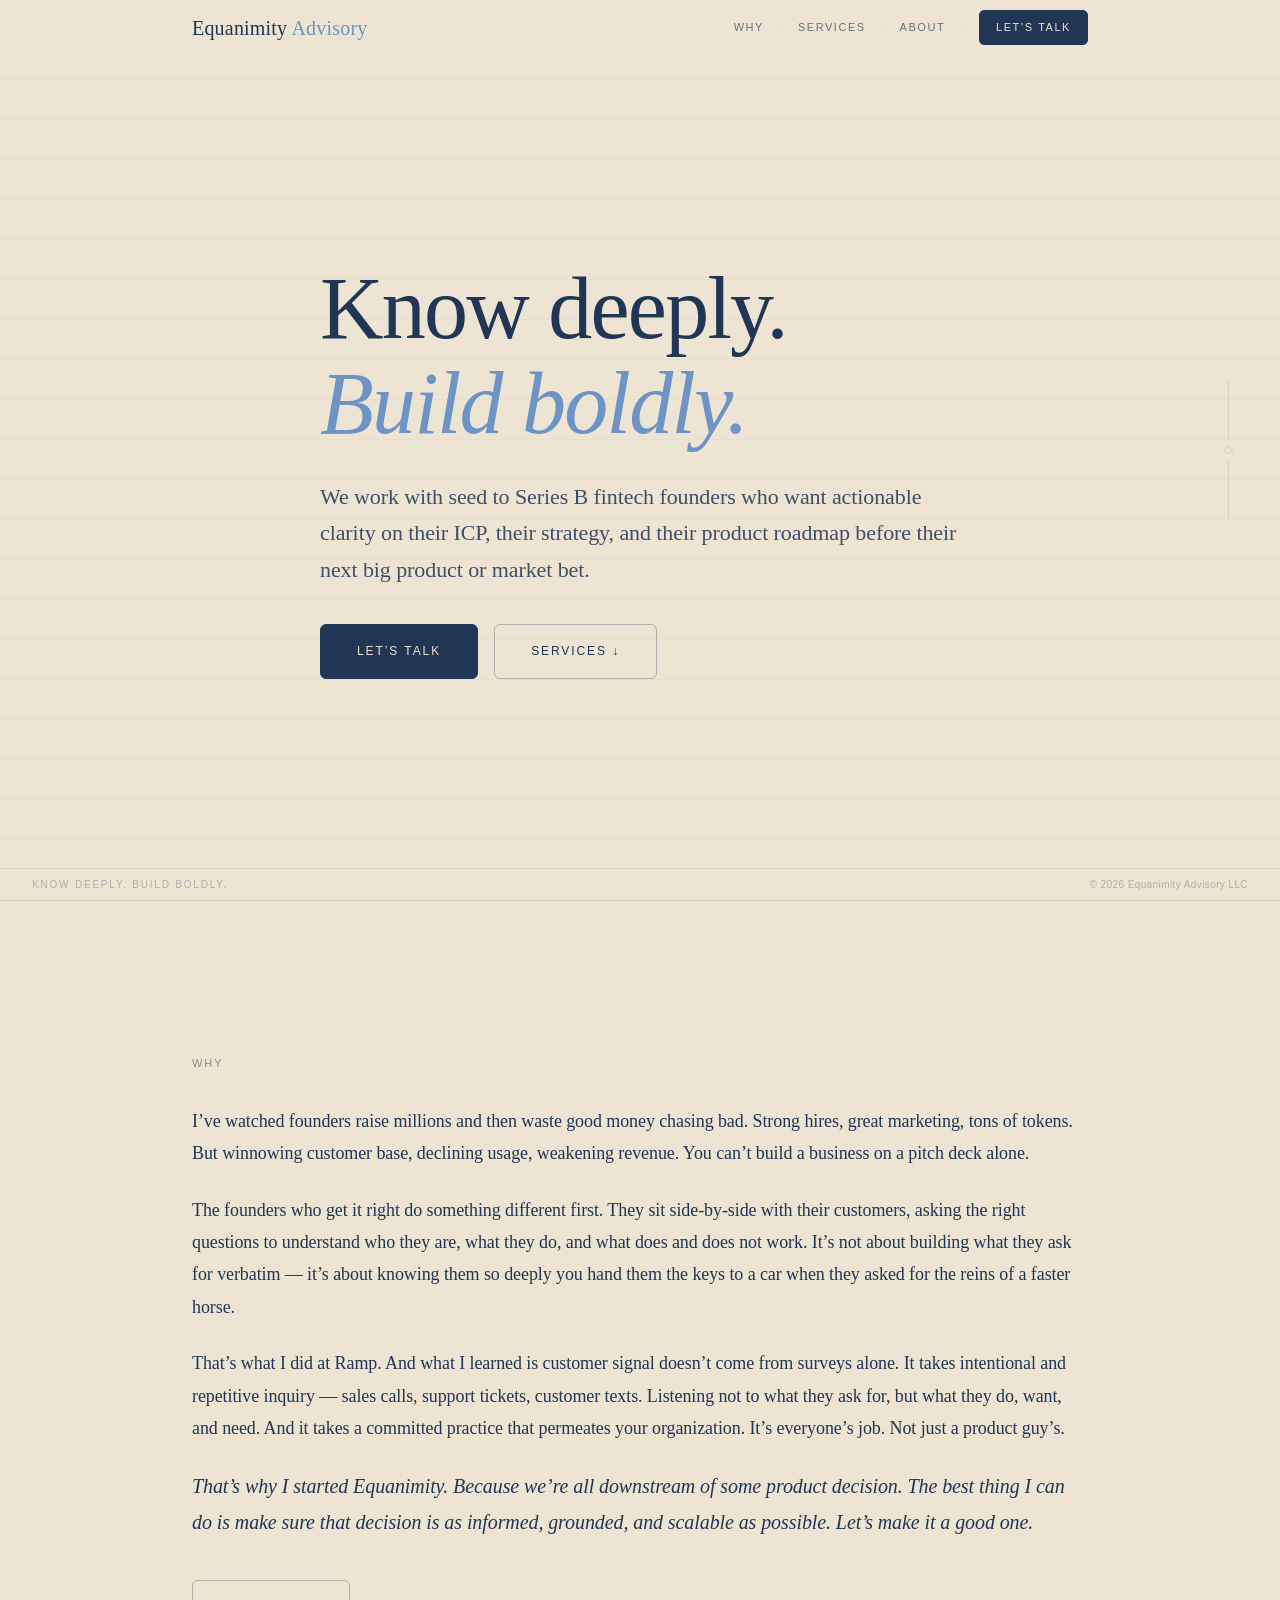
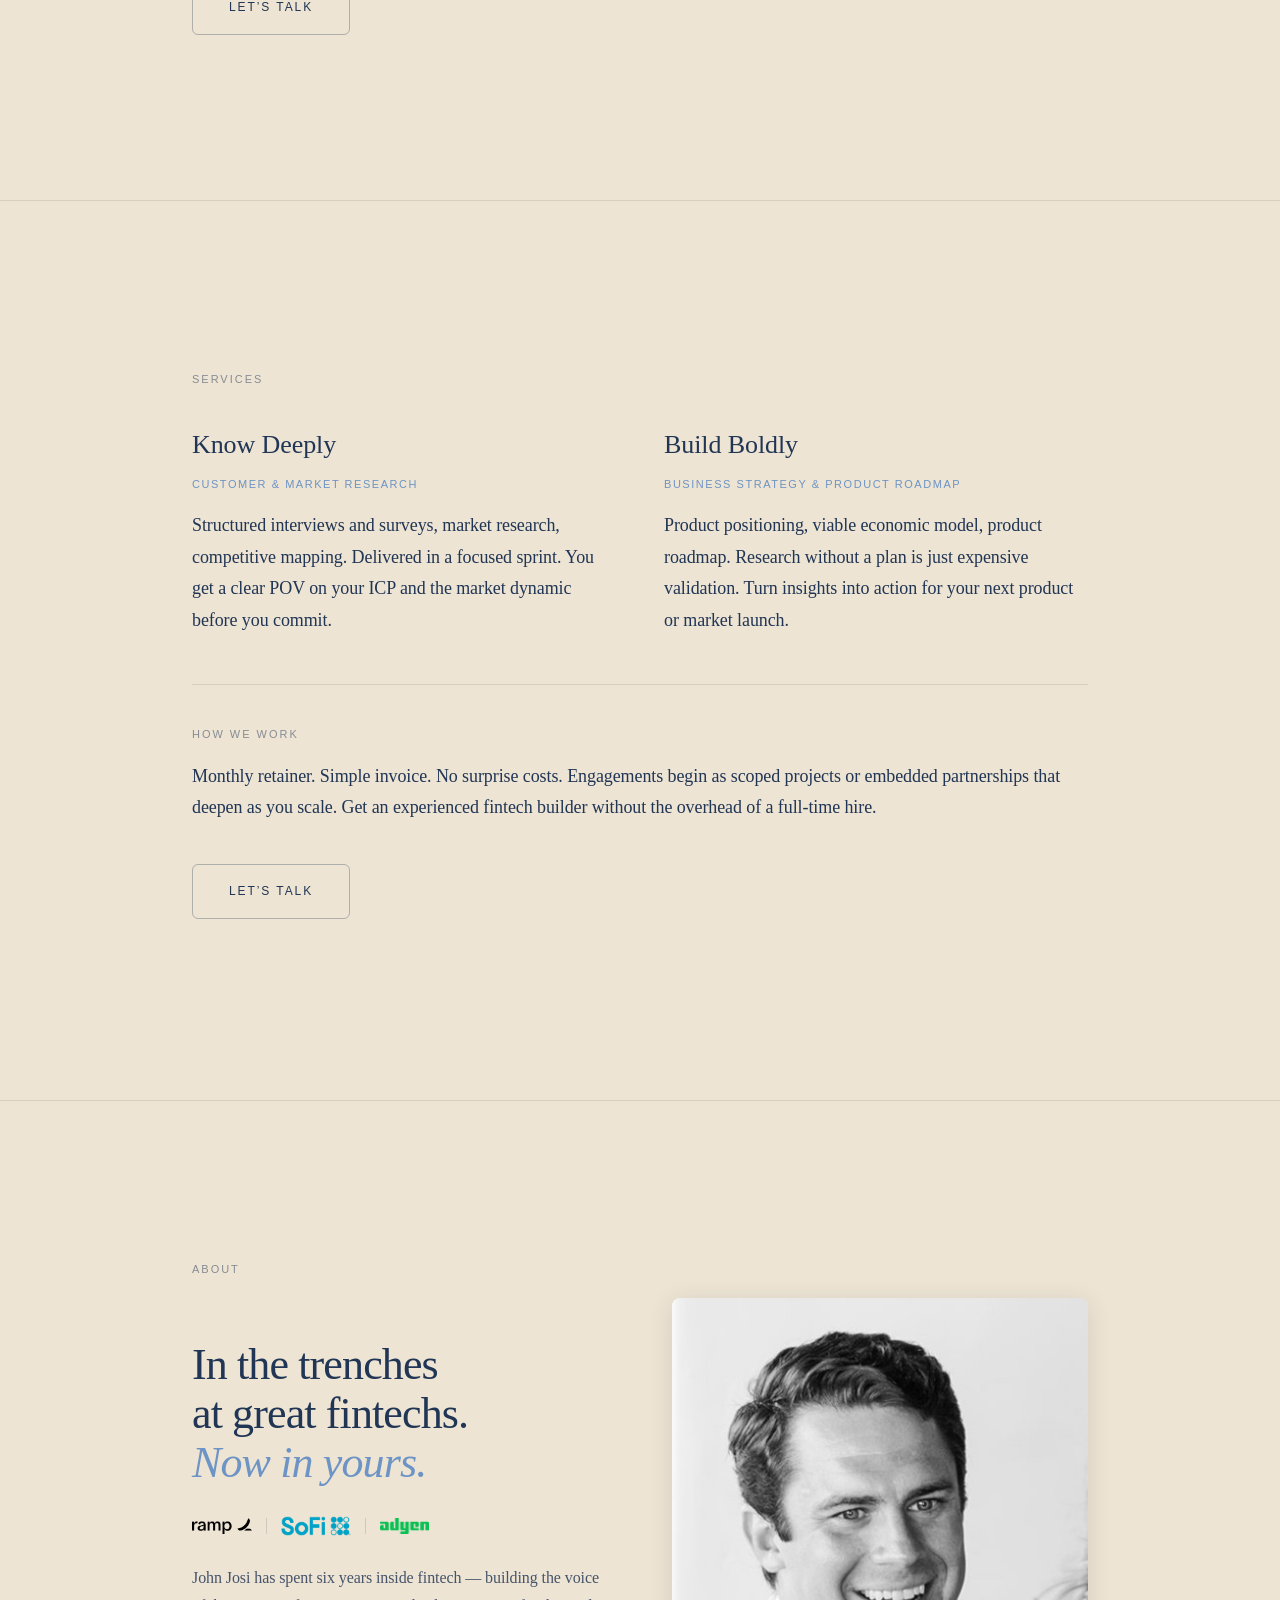
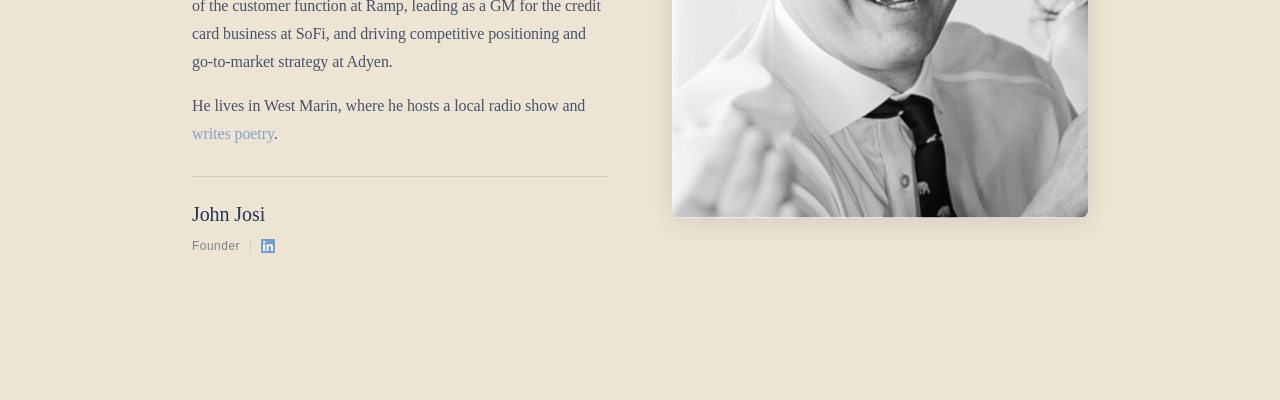
==== commit ae6711e1: "Update About bio wording Co-Authored-By: Claude Sonnet 4.6 <noreply@anthropic.com>" ====
--- a/index.html
+++ b/index.html
@@ -188,7 +188,7 @@
             </div>
 
             <div class="about-bio">
-              <p>John Josi has spent six years inside fintech &mdash; building the voice of the customer function at Ramp, acting as GM for the credit card business at SoFi, and leading competitive positioning and go-to-market strategy at Adyen.</p>
+              <p>John Josi has spent six years inside fintech &mdash; building the voice of the customer function at Ramp, leading as a GM for the credit card business at SoFi, and driving competitive positioning and go-to-market strategy at Adyen.</p>
               <p>He lives in West Marin, where he hosts a local radio show and <a href="https://www.musingsinthemargins.com/" target="_blank" rel="noopener noreferrer" class="accent-link">writes poetry</a>.</p>
             </div>
 
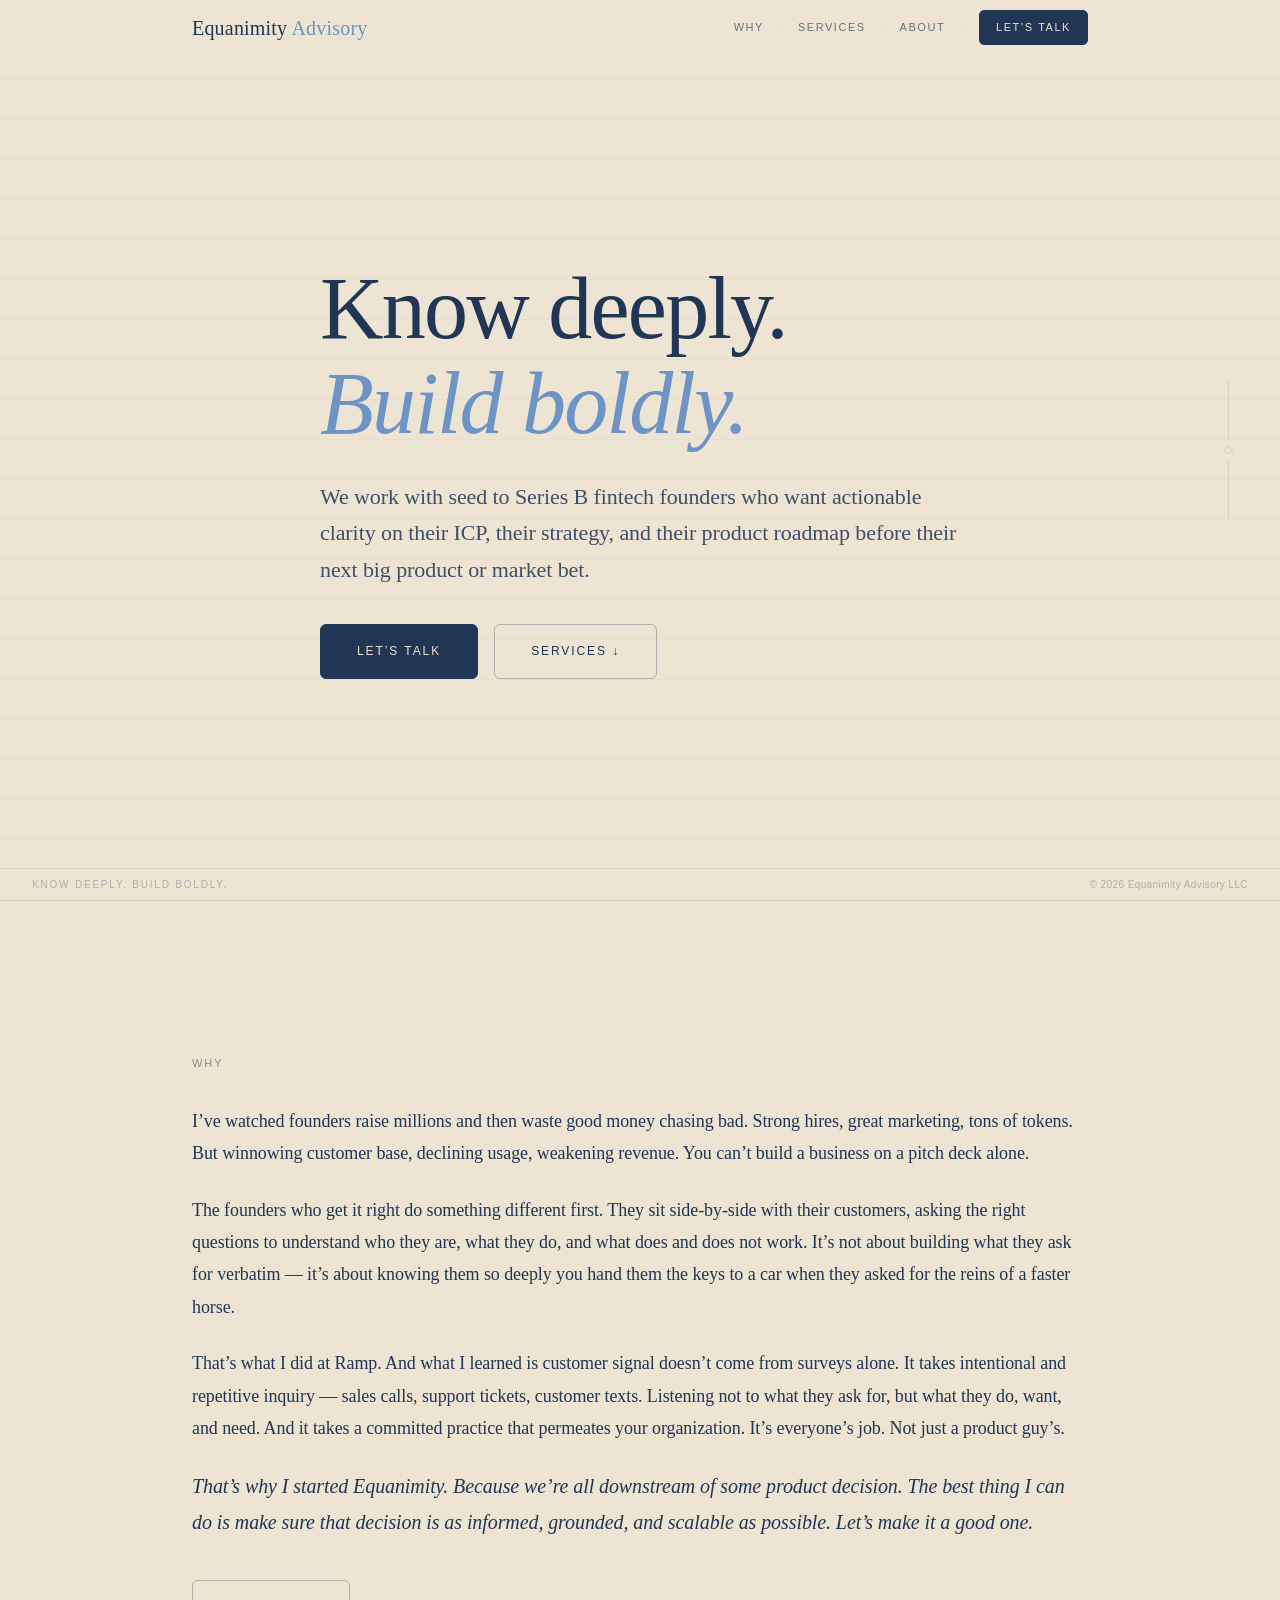
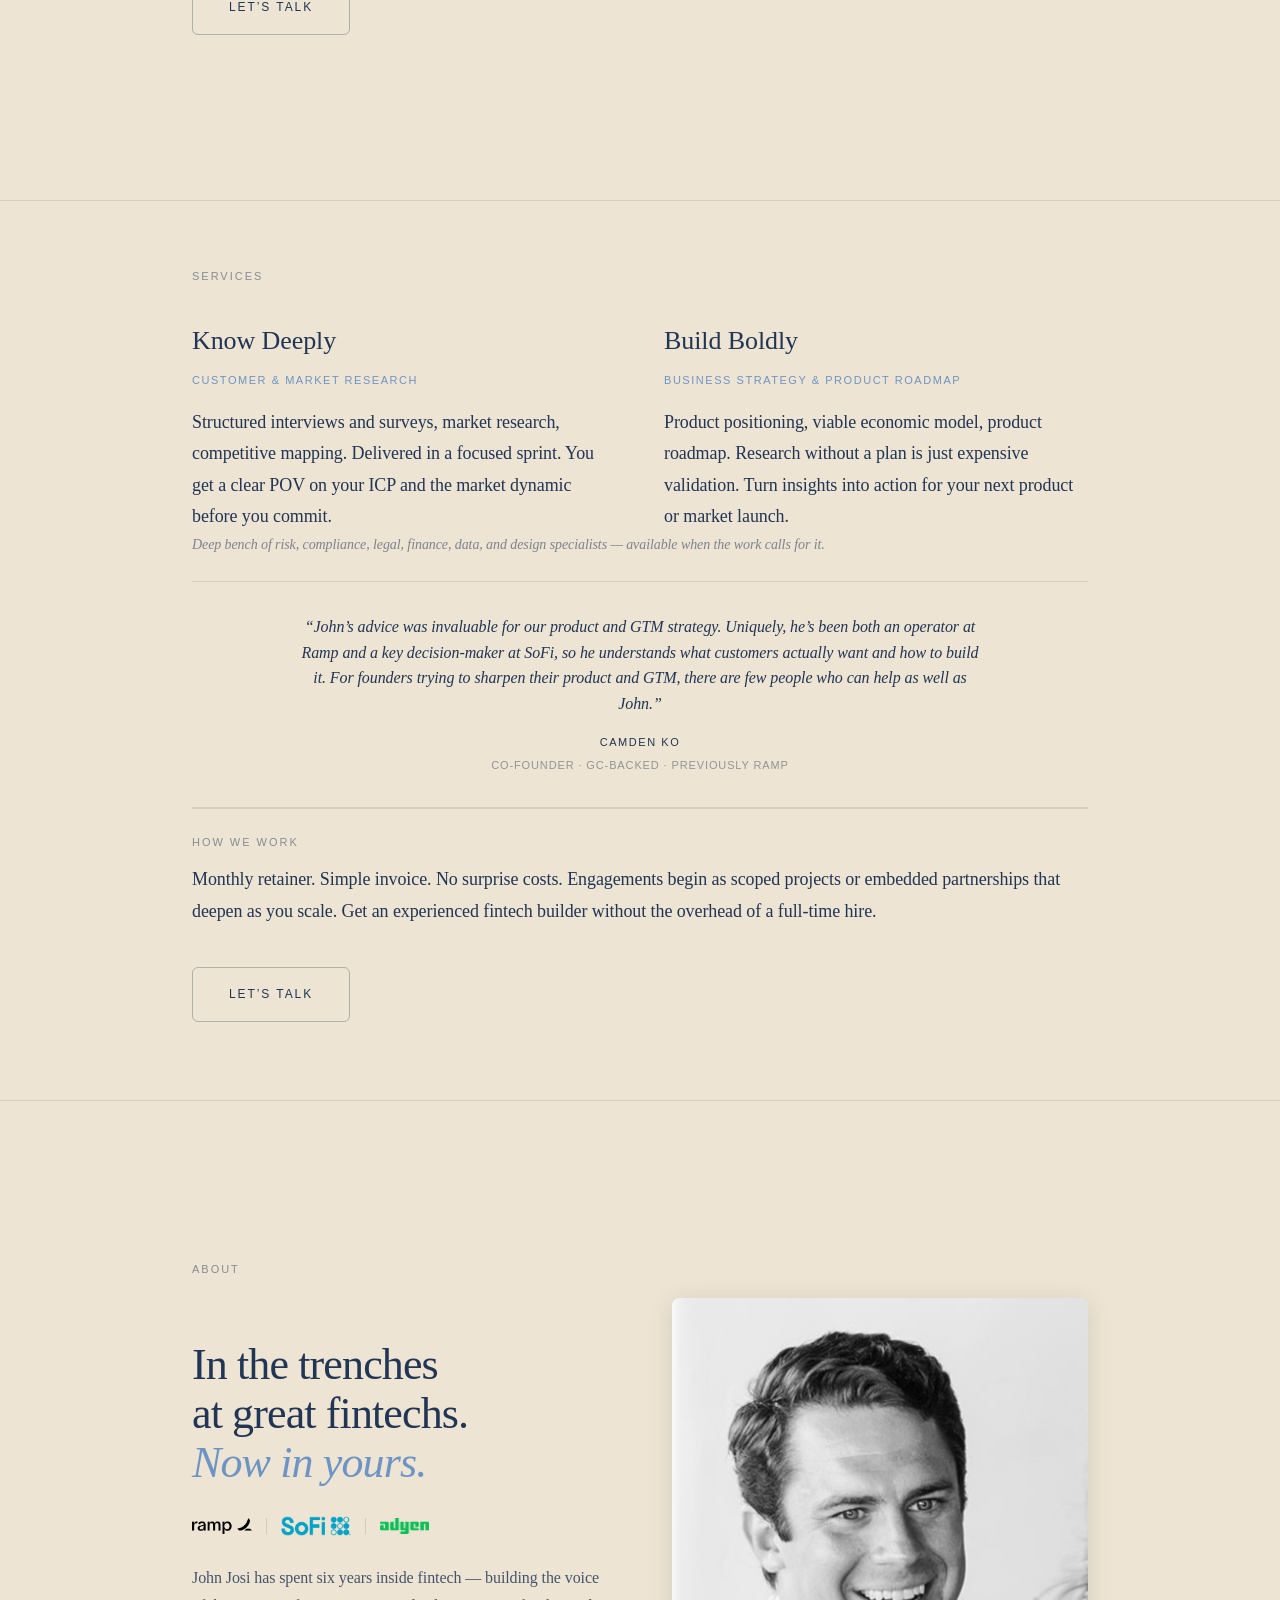
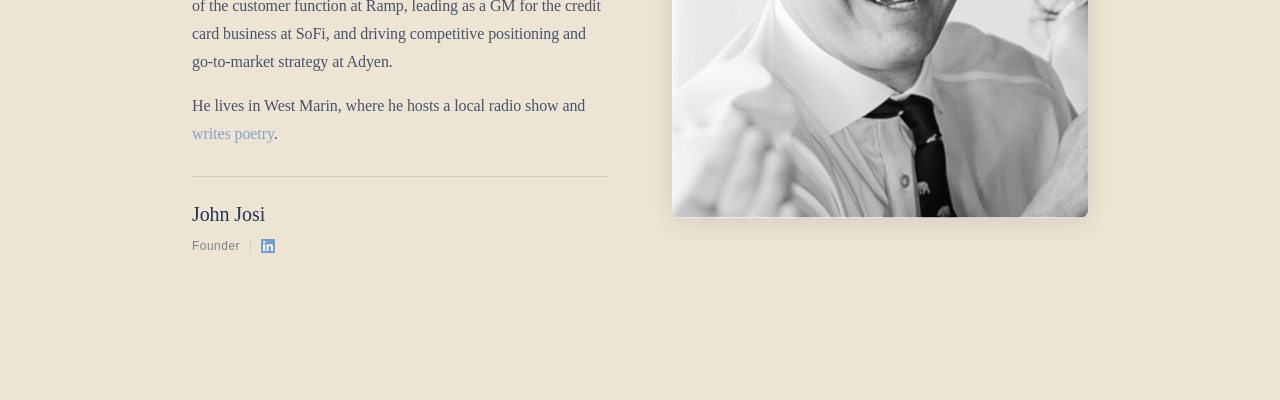
==== commit ecd46287: "Add bench line, Camden Ko testimonial, and dividers to Services section Co-Authored-By: Claude Sonne" ====
--- a/index.html
+++ b/index.html
@@ -143,6 +143,18 @@
           </div>
         </div>
 
+        <p class="bench-line">Deep bench of risk, compliance, legal, finance, data, and design specialists — available when the work calls for it.</p>
+
+        <hr class="services-divider">
+
+        <div class="testimonial">
+          <p class="testimonial-text">&ldquo;John&rsquo;s advice was invaluable for our product and GTM strategy. Uniquely, he&rsquo;s been both an operator at Ramp and a key decision-maker at SoFi, so he understands what customers actually want and how to build it. For founders trying to sharpen their product and GTM, there are few people who can help as well as John.&rdquo;</p>
+          <div class="testimonial-name">Camden Ko</div>
+          <div class="testimonial-title">Co-Founder &middot; GC-Backed &middot; Previously Ramp</div>
+        </div>
+
+        <hr class="services-divider">
+
         <div class="how-we-work-inline">
           <h2 class="section-label">How We Work</h2>
           <p>Monthly retainer. Simple invoice. No surprise costs. Engagements begin as scoped projects or embedded partnerships that deepen as you scale. Get an experienced fintech builder without the overhead of a full-time hire.</p>
--- a/style.css
+++ b/style.css
@@ -501,14 +501,64 @@
 
 
 
+.bench-line {
+  font-family: 'Lora', Georgia, serif;
+  font-size: 14px;
+  font-style: italic;
+  color: #213555;
+  opacity: 0.55;
+  margin-bottom: 24px;
+}
+
+hr.services-divider {
+  border: none;
+  border-top: 1px solid #D9CEBC;
+  margin: 0;
+}
+
+.testimonial {
+  text-align: center;
+  max-width: 680px;
+  margin: 16px auto;
+  padding: 16px 0;
+}
+
+.testimonial-text {
+  font-family: 'Lora', Georgia, serif;
+  font-size: 16px;
+  font-style: italic;
+  line-height: 1.6;
+  color: #213555;
+  margin-bottom: 16px;
+}
+
+.testimonial-name {
+  font-family: 'Inter', -apple-system, sans-serif;
+  font-size: 11px;
+  font-weight: 500;
+  letter-spacing: 0.14em;
+  text-transform: uppercase;
+  color: #213555;
+  margin-bottom: 4px;
+}
+
+.testimonial-title {
+  font-family: 'Inter', -apple-system, sans-serif;
+  font-size: 11px;
+  color: #213555;
+  opacity: 0.45;
+  letter-spacing: 0.08em;
+  text-transform: uppercase;
+}
+
 .how-we-work-inline {
-  margin-top: 48px;
-  padding-top: 40px;
+  margin-top: 0;
+  padding-top: 24px;
   border-top: 1px solid #D9CEBC;
 }
 
 .how-we-work-inline .section-label {
-  margin-bottom: 16px;
+  margin-bottom: 12px;
 }
 
 /* ------------------------------------------------------------
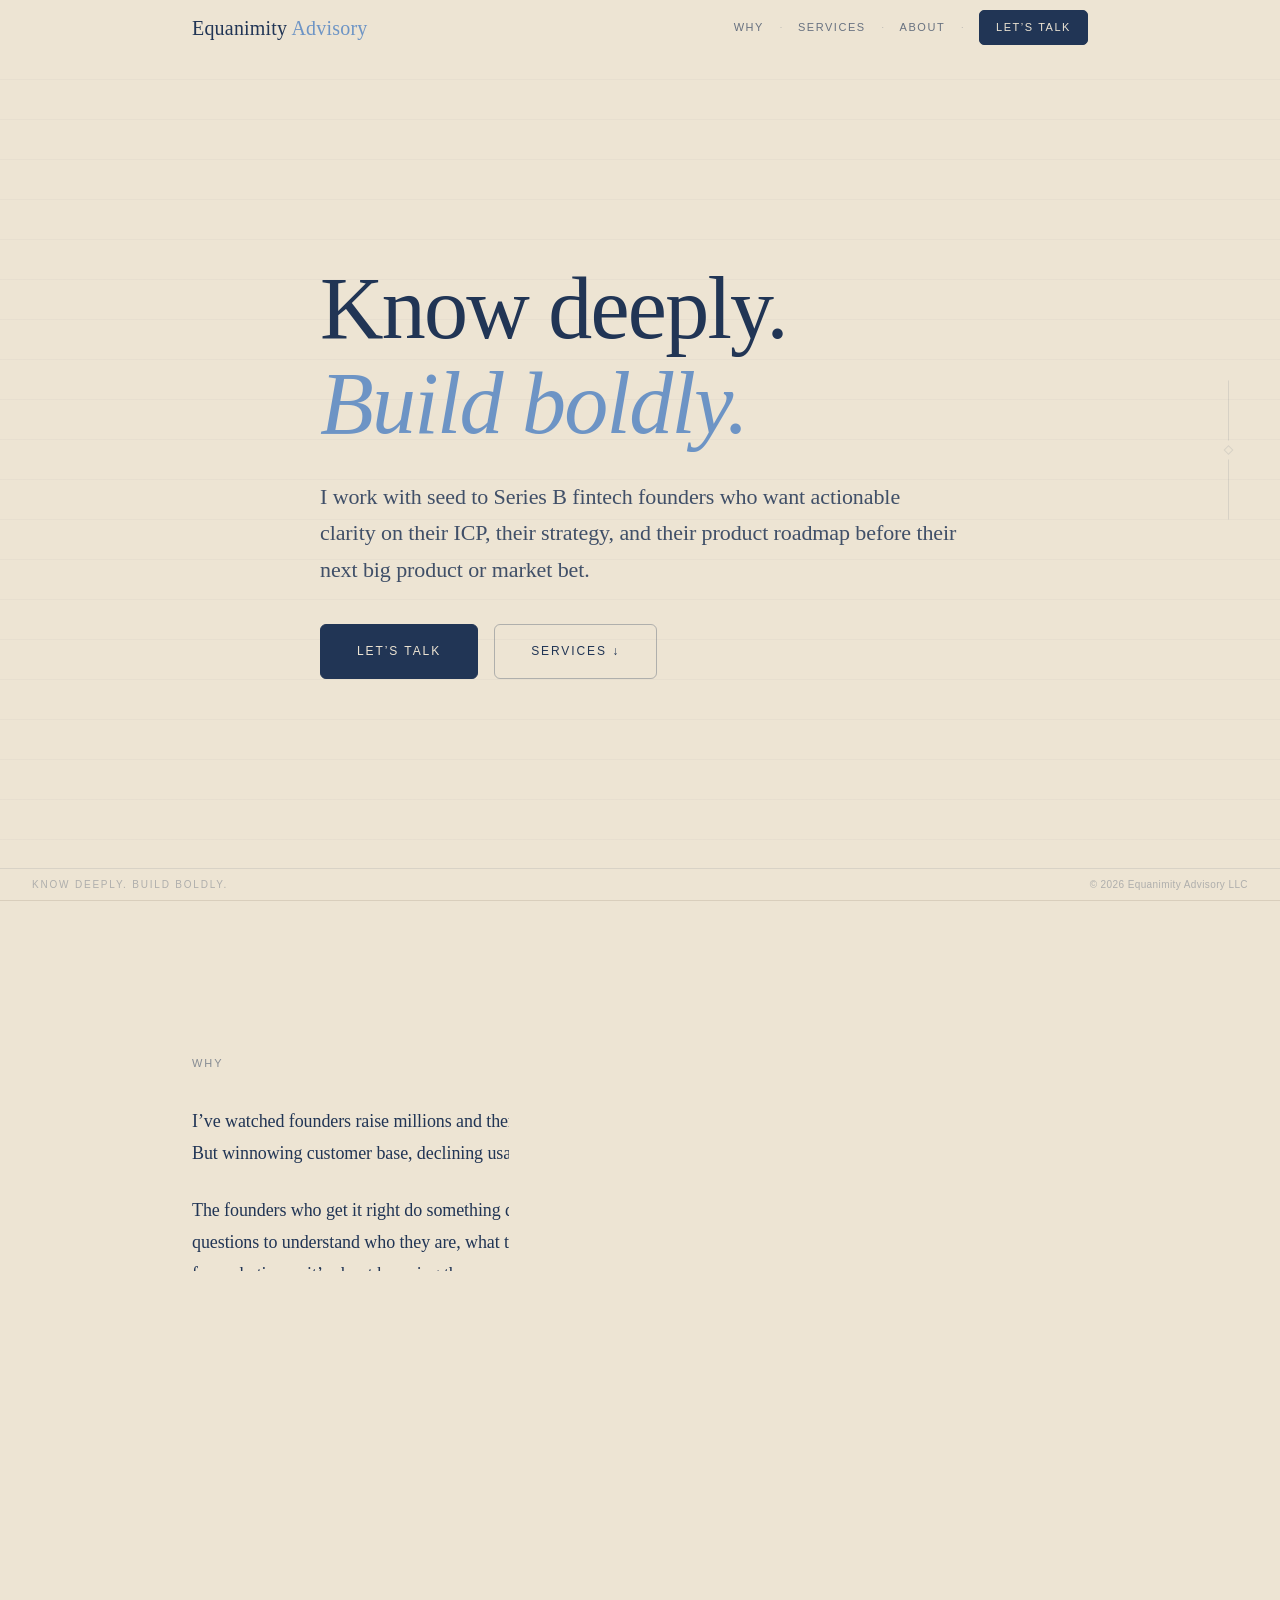
==== commit 12405bf3: "Switch from "we" to "I" voice throughout Co-Authored-By: Claude Sonnet 4.6 <noreply@anthropic.com>" ====
--- a/index.html
+++ b/index.html
@@ -11,19 +11,19 @@
   <meta charset="UTF-8">
   <meta name="viewport" content="width=device-width, initial-scale=1.0">
   <title>Equanimity Advisory &mdash; Strategy for Early-Stage Fintech Founders</title>
-  <meta name="description" content="We help early-stage fintech founders get rigorous about their customers, their market, and their next big move. Strategy, research, and go-to-market — grounded in real data.">
+  <meta name="description" content="I help early-stage fintech founders get rigorous about their customers, their market, and their next big move. Strategy, research, and go-to-market — grounded in real data.">
 
   <meta name="referrer" content="strict-origin-when-cross-origin">
   <meta http-equiv="Content-Security-Policy" content="default-src 'self'; script-src 'self' https://www.googletagmanager.com; style-src 'self' https://fonts.googleapis.com 'unsafe-inline'; font-src https://fonts.gstatic.com; img-src 'self' https://www.googletagmanager.com; connect-src 'self' https://www.google-analytics.com https://*.google-analytics.com https://*.analytics.google.com https://*.googletagmanager.com; frame-ancestors 'none'; base-uri 'self'; form-action 'self';">
 
   <meta property="og:title" content="Equanimity Advisory">
-  <meta property="og:description" content="We help early-stage fintech founders get rigorous about their customers, their market, and their next big move. Strategy, research, and go-to-market — grounded in real data.">
+  <meta property="og:description" content="I help early-stage fintech founders get rigorous about their customers, their market, and their next big move. Strategy, research, and go-to-market — grounded in real data.">
   <meta property="og:type" content="website">
   <meta property="og:url" content="https://equanimity.is">
   <meta property="og:image" content="https://equanimity.is/og-image.png">
   <meta name="twitter:card" content="summary_large_image">
   <meta name="twitter:title" content="Equanimity Advisory">
-  <meta name="twitter:description" content="We help early-stage fintech founders get rigorous about their customers, their market, and their next big move. Strategy, research, and go-to-market — grounded in real data.">
+  <meta name="twitter:description" content="I help early-stage fintech founders get rigorous about their customers, their market, and their next big move. Strategy, research, and go-to-market — grounded in real data.">
   <meta name="twitter:image" content="https://equanimity.is/og-image.png">
 
   <link rel="canonical" href="https://equanimity.is/">
@@ -90,7 +90,7 @@
           <span class="hl-steel"><em>Build boldly.</em></span>
         </h1>
 
-        <p class="hero-sub">We work with seed to Series B fintech founders who want actionable clarity on their ICP, their strategy, and their product roadmap before their next big product or market bet.</p>
+        <p class="hero-sub">I work with seed to Series B fintech founders who want actionable clarity on their ICP, their strategy, and their product roadmap before their next big product or market bet.</p>
         <div class="hero-actions">
           <a href="https://calendar.app.google/Tfoe3GNgFmW8JgGG8" class="cta-button hero-cta-primary" target="_blank" rel="noopener noreferrer" onclick="gtag('event', 'book_call_click', {event_category: 'conversion', event_label: 'hero_button'});">Let&#8217;s Talk</a>
           <a href="#services" class="cta-button hero-cta-secondary">Services &darr;</a>
@@ -156,7 +156,7 @@
         <hr class="services-divider">
 
         <div class="how-we-work-inline">
-          <h2 class="section-label">How We Work</h2>
+          <h2 class="section-label">How I Work</h2>
           <p>Monthly retainer. Simple invoice. No surprise costs. Engagements begin as scoped projects or embedded partnerships that deepen as you scale. Get an experienced fintech builder without the overhead of a full-time hire.</p>
         </div>
 
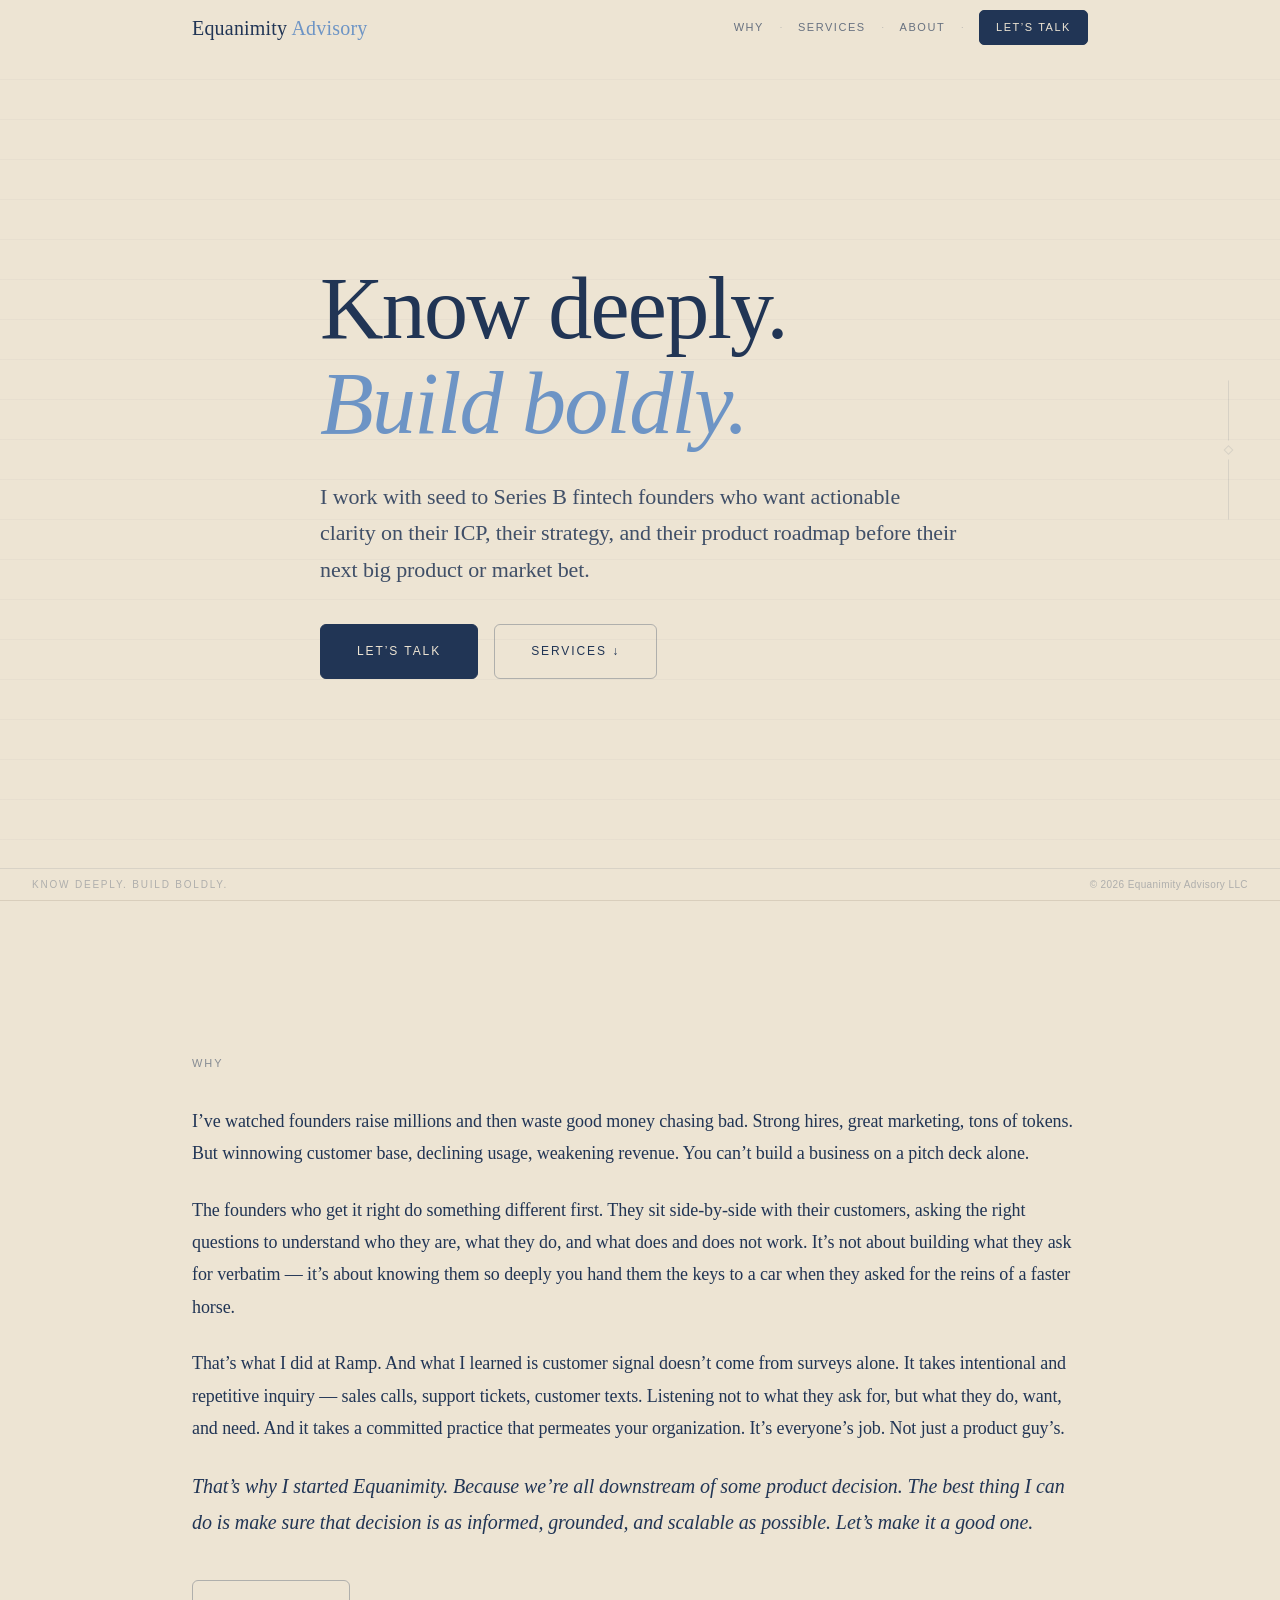
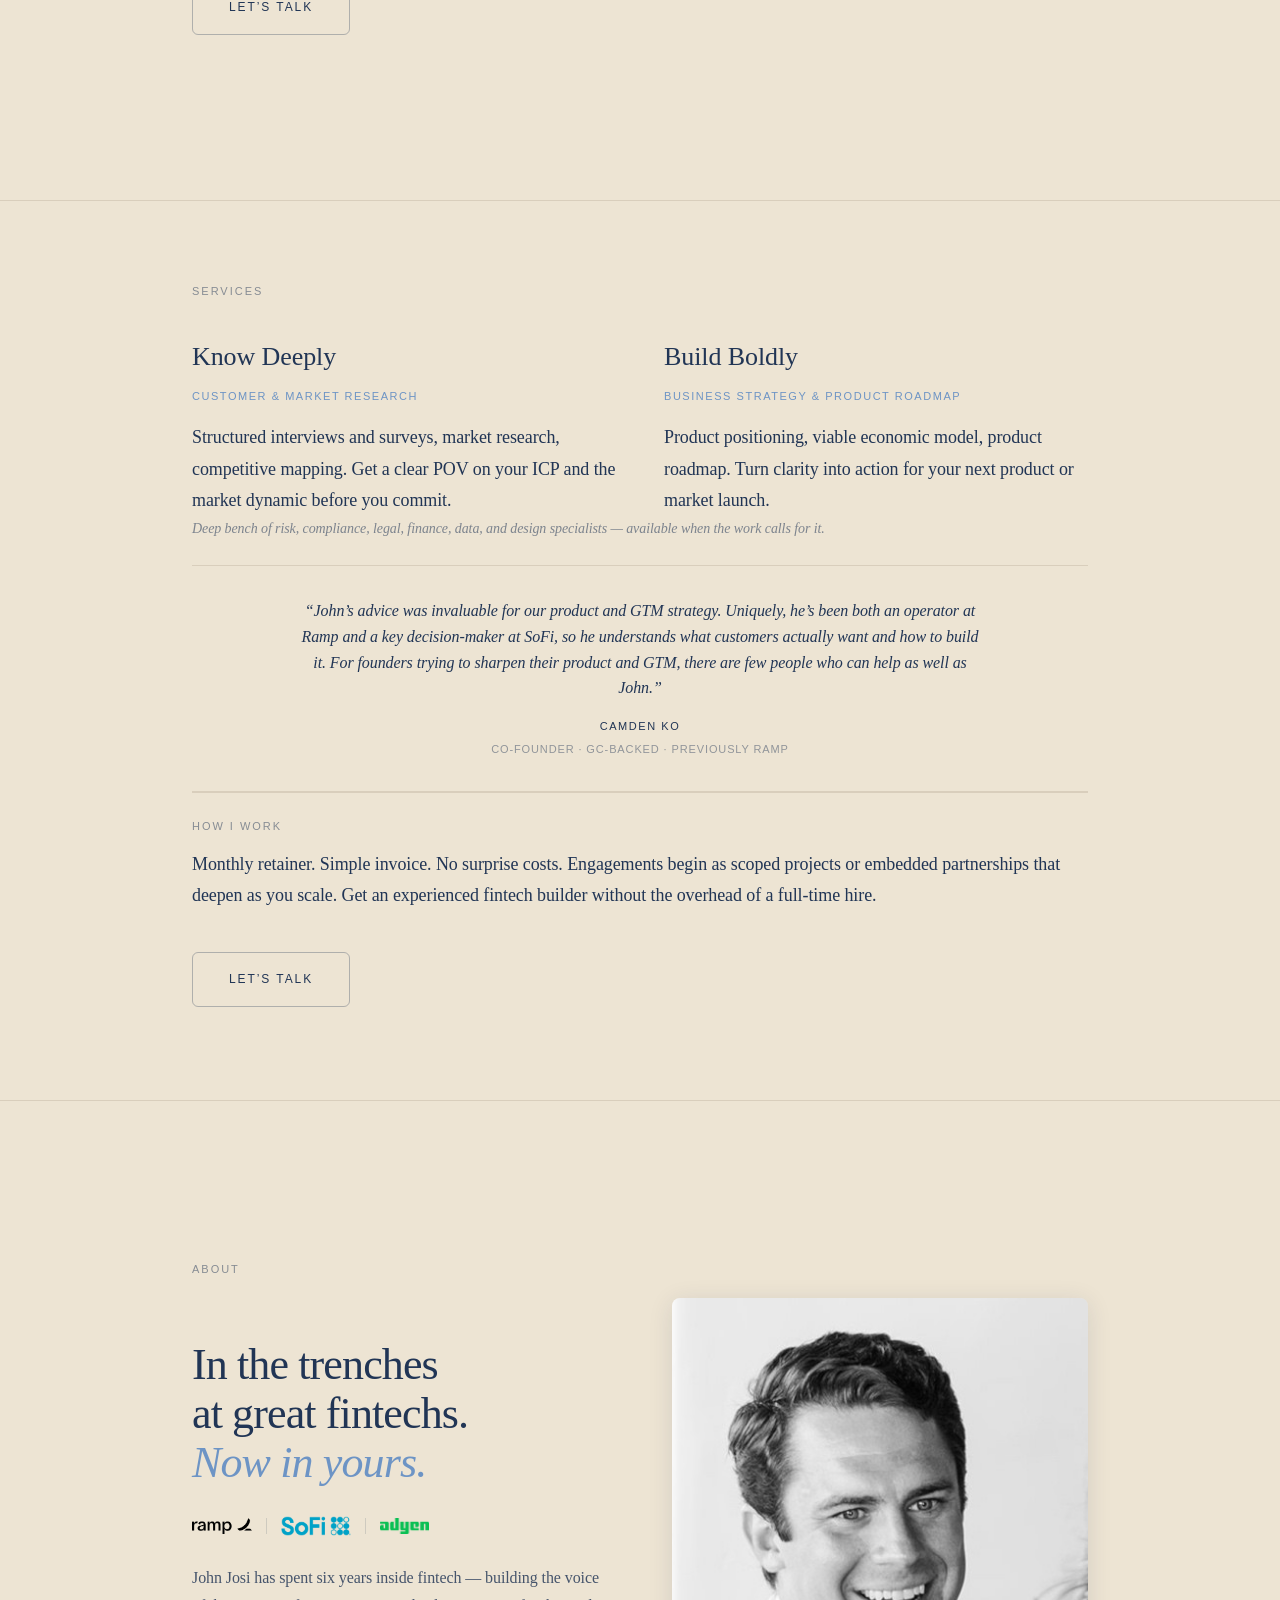
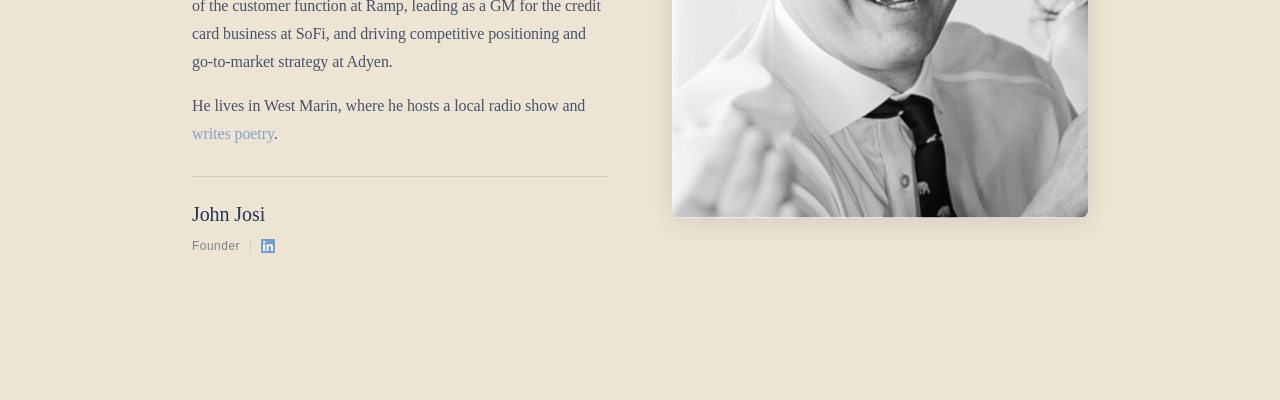
==== commit 9ff2af29: "Update services copy Co-Authored-By: Claude Sonnet 4.6 <noreply@anthropic.com>" ====
--- a/index.html
+++ b/index.html
@@ -133,13 +133,13 @@
           <div class="service-phase">
             <h3 class="phase-title">Know Deeply</h3>
             <p class="phase-subtitle">Customer &amp; Market Research</p>
-            <p>Structured interviews and surveys, market research, competitive mapping. Delivered in a focused sprint. You get a clear POV on your ICP and the market dynamic before you commit.</p>
+            <p>Structured interviews and surveys, market research, competitive mapping. Get a clear POV on your ICP and the market dynamic before you commit.</p>
           </div>
 
           <div class="service-phase">
             <h3 class="phase-title">Build Boldly</h3>
             <p class="phase-subtitle">Business Strategy &amp; Product Roadmap</p>
-            <p>Product positioning, viable economic model, product roadmap. Research without a plan is just expensive validation. Turn insights into action for your next product or market launch.</p>
+            <p>Product positioning, viable economic model, product roadmap. Turn clarity into action for your next product or market launch.</p>
           </div>
         </div>
 
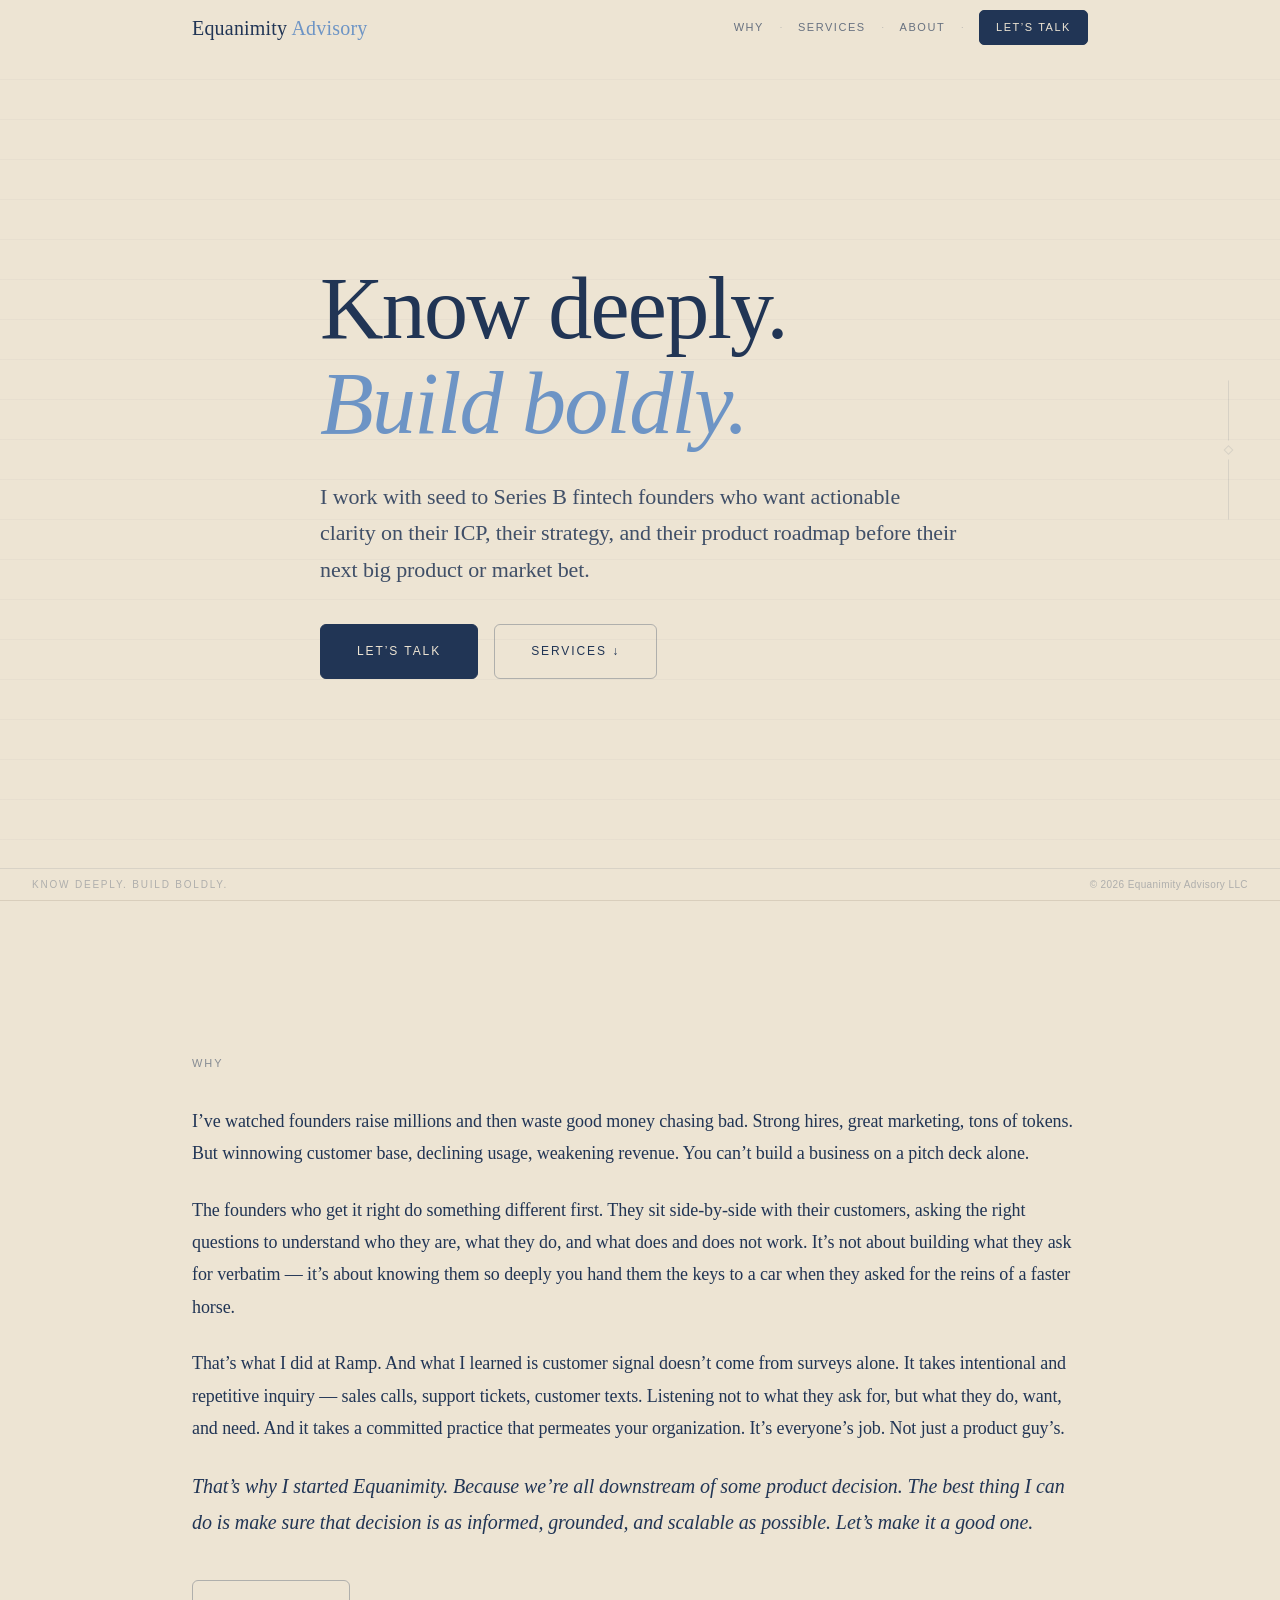
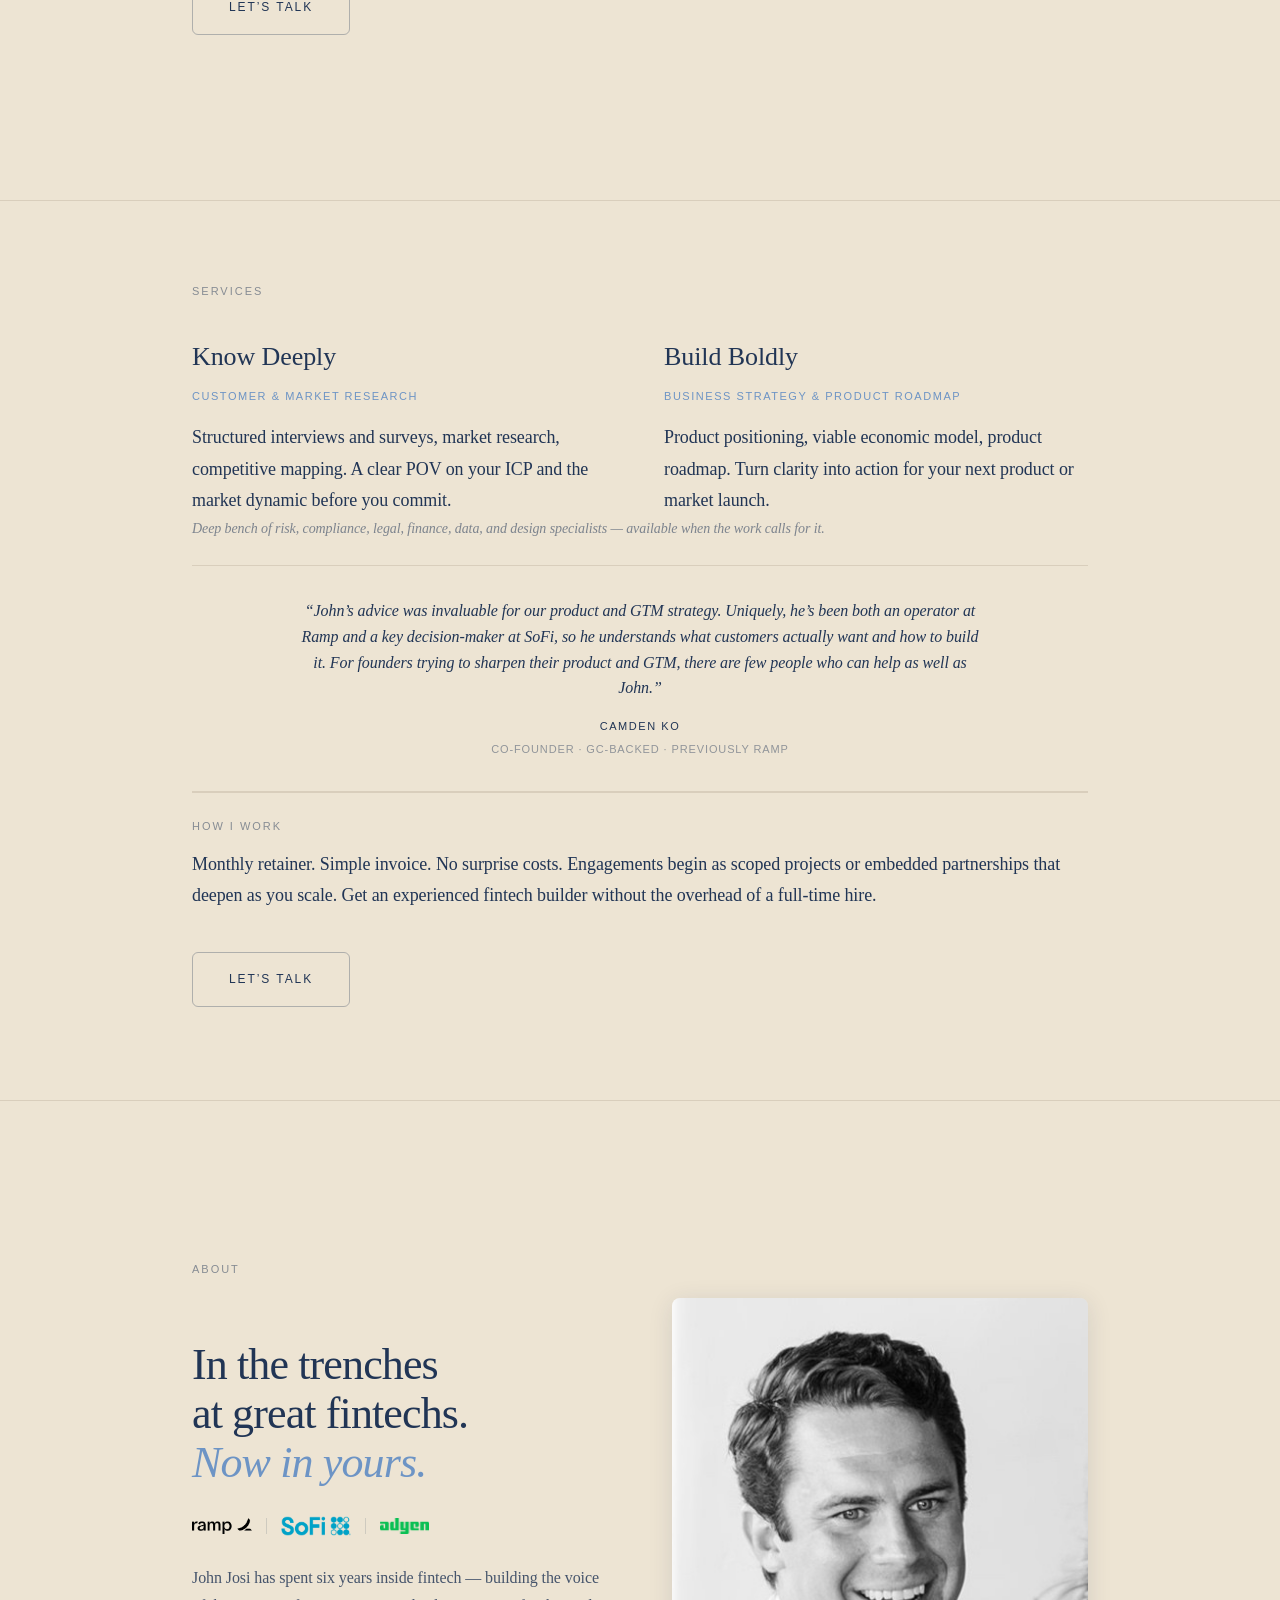
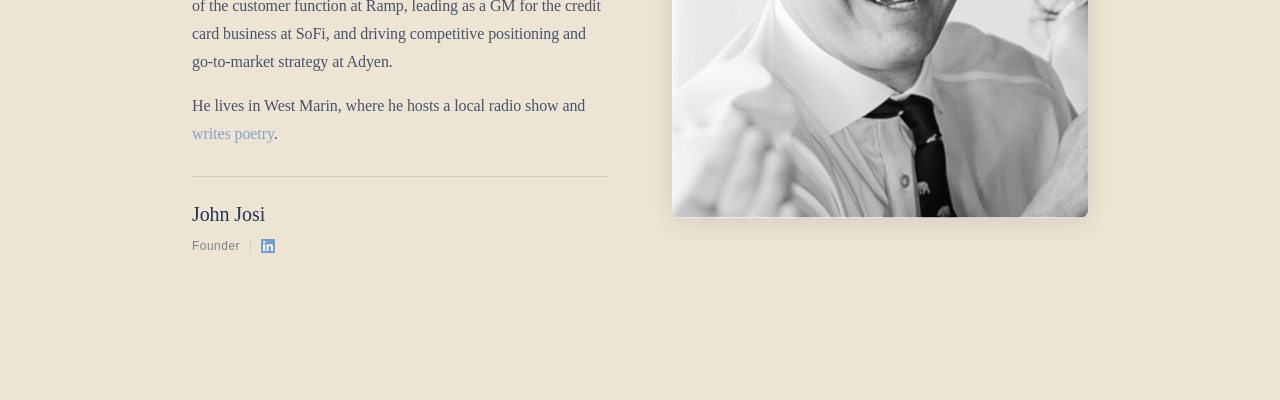
==== commit 726b4349: "Tweak Know Deeply copy Co-Authored-By: Claude Sonnet 4.6 <noreply@anthropic.com>" ====
--- a/index.html
+++ b/index.html
@@ -133,7 +133,7 @@
           <div class="service-phase">
             <h3 class="phase-title">Know Deeply</h3>
             <p class="phase-subtitle">Customer &amp; Market Research</p>
-            <p>Structured interviews and surveys, market research, competitive mapping. Get a clear POV on your ICP and the market dynamic before you commit.</p>
+            <p>Structured interviews and surveys, market research, competitive mapping. A clear POV on your ICP and the market dynamic before you commit.</p>
           </div>
 
           <div class="service-phase">
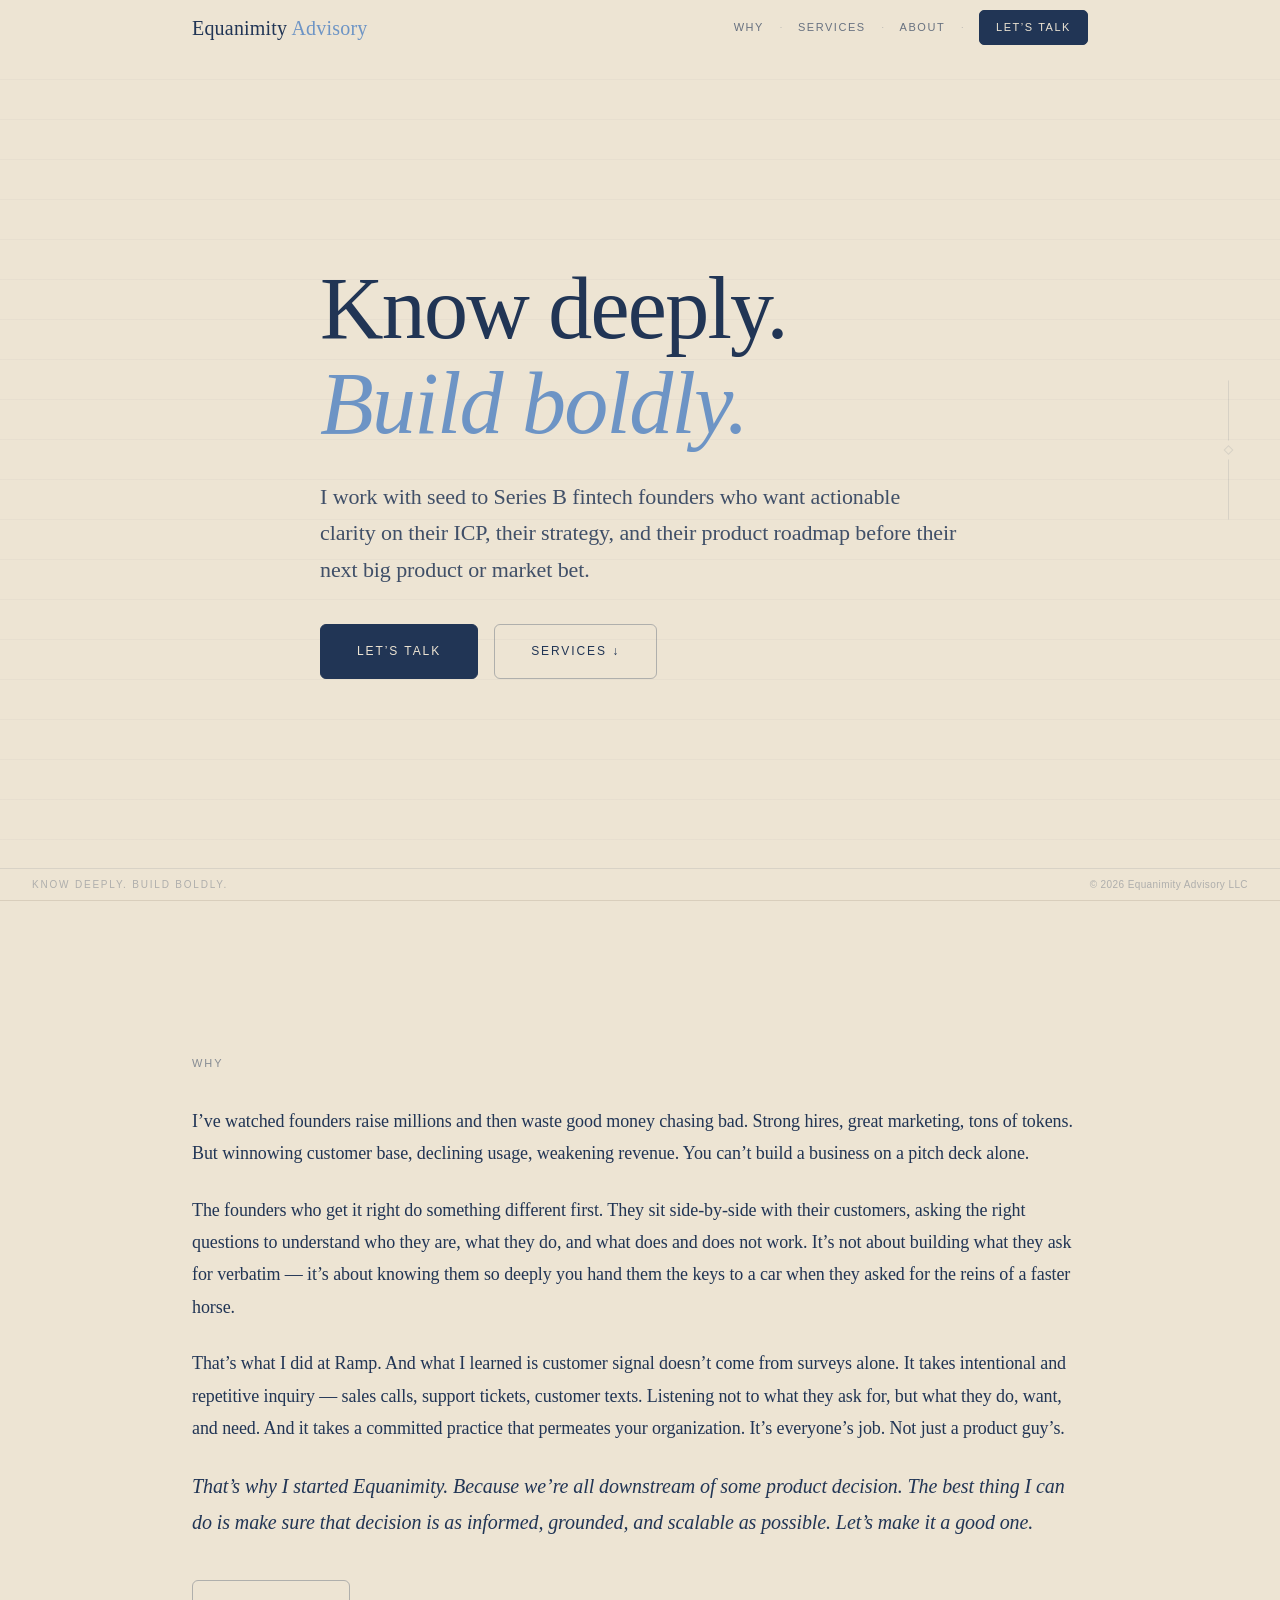
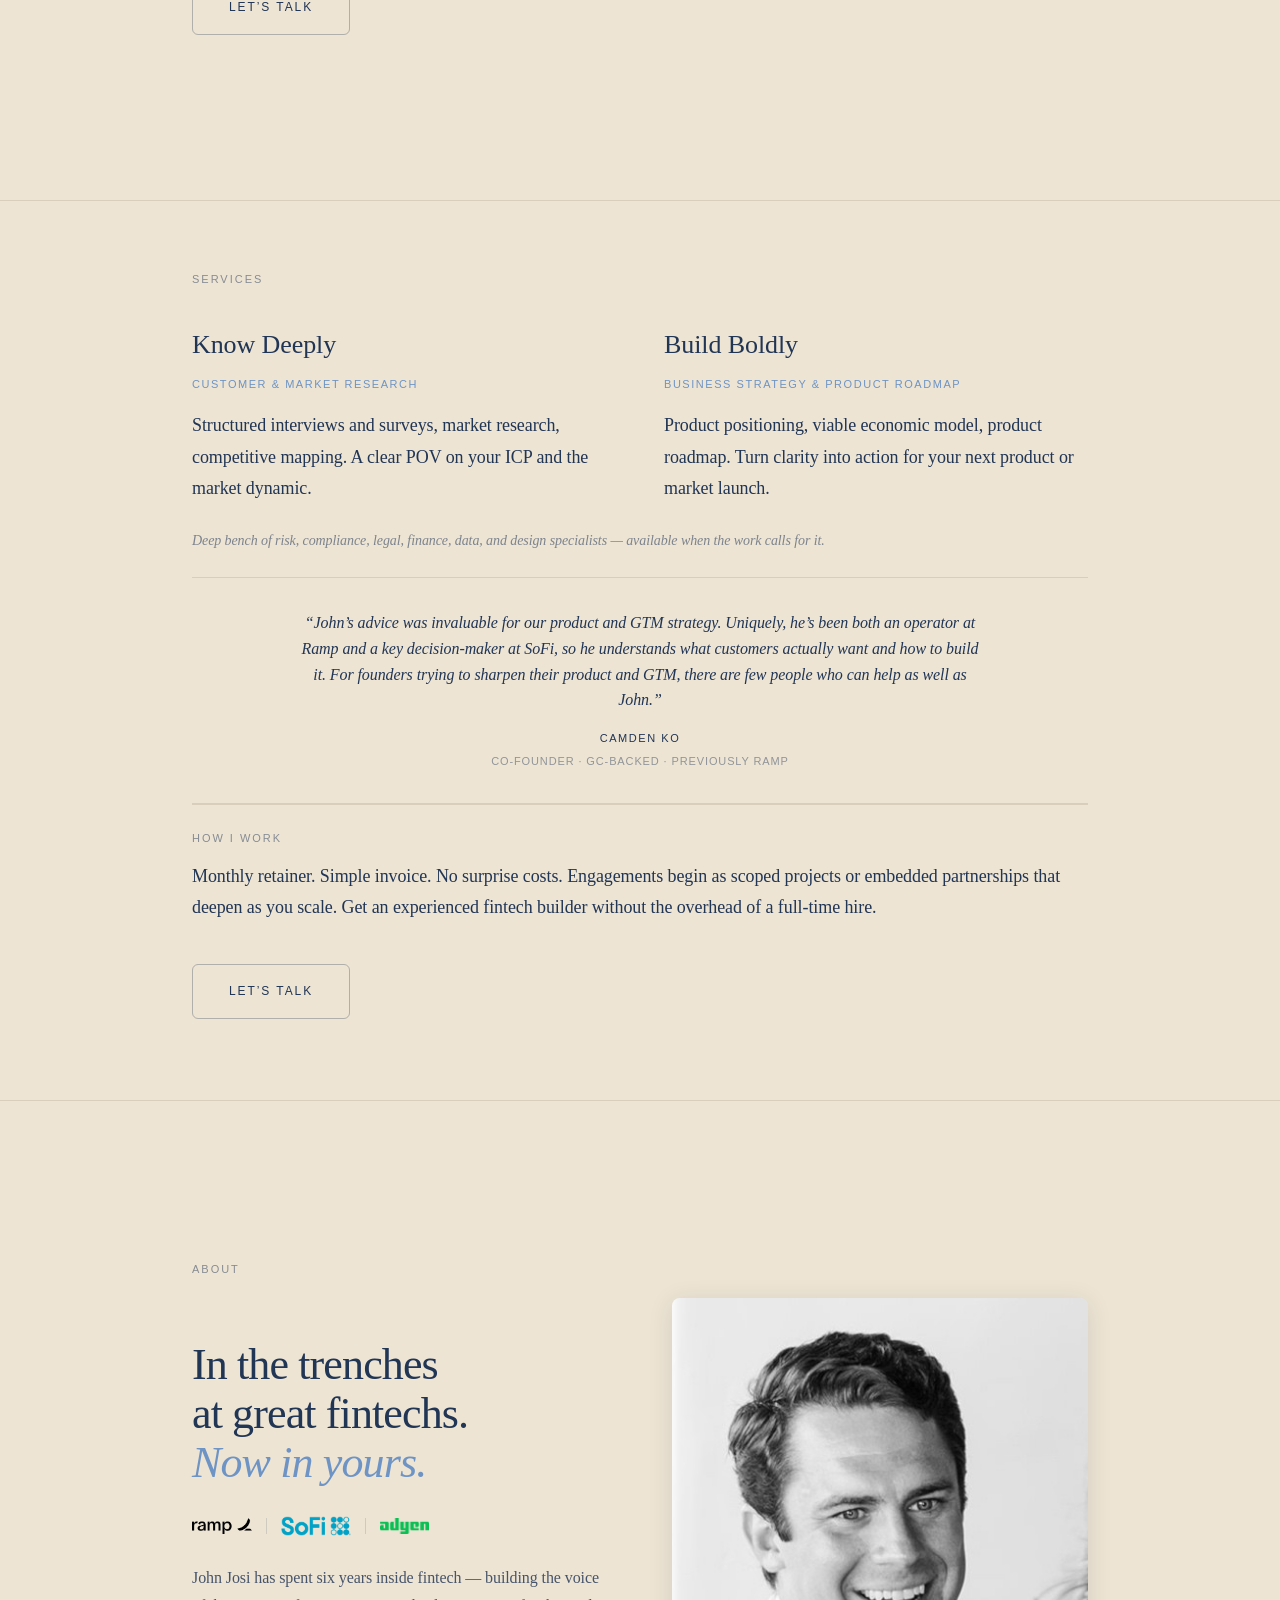
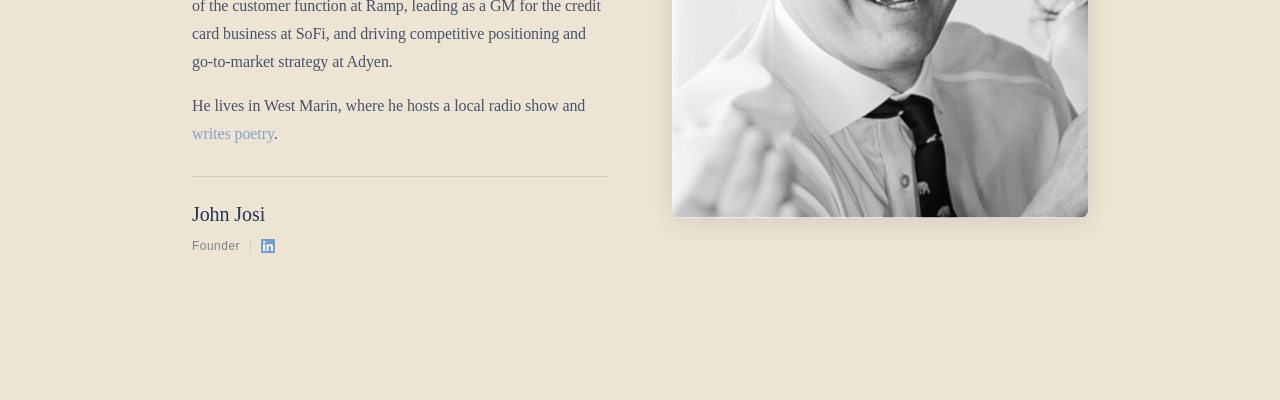
==== commit c0c7124c: "Add space below services grid; trim Know Deeply copy Co-Authored-By: Claude Sonnet 4.6 <noreply@anth" ====
--- a/index.html
+++ b/index.html
@@ -133,7 +133,7 @@
           <div class="service-phase">
             <h3 class="phase-title">Know Deeply</h3>
             <p class="phase-subtitle">Customer &amp; Market Research</p>
-            <p>Structured interviews and surveys, market research, competitive mapping. A clear POV on your ICP and the market dynamic before you commit.</p>
+            <p>Structured interviews and surveys, market research, competitive mapping. A clear POV on your ICP and the market dynamic.</p>
           </div>
 
           <div class="service-phase">
--- a/style.css
+++ b/style.css
@@ -472,7 +472,7 @@
   display: grid;
   grid-template-columns: 1fr 1fr;
   gap: 48px;
-  margin-bottom: 0;
+  margin-bottom: 24px;
 }
 
 .service-phase {
